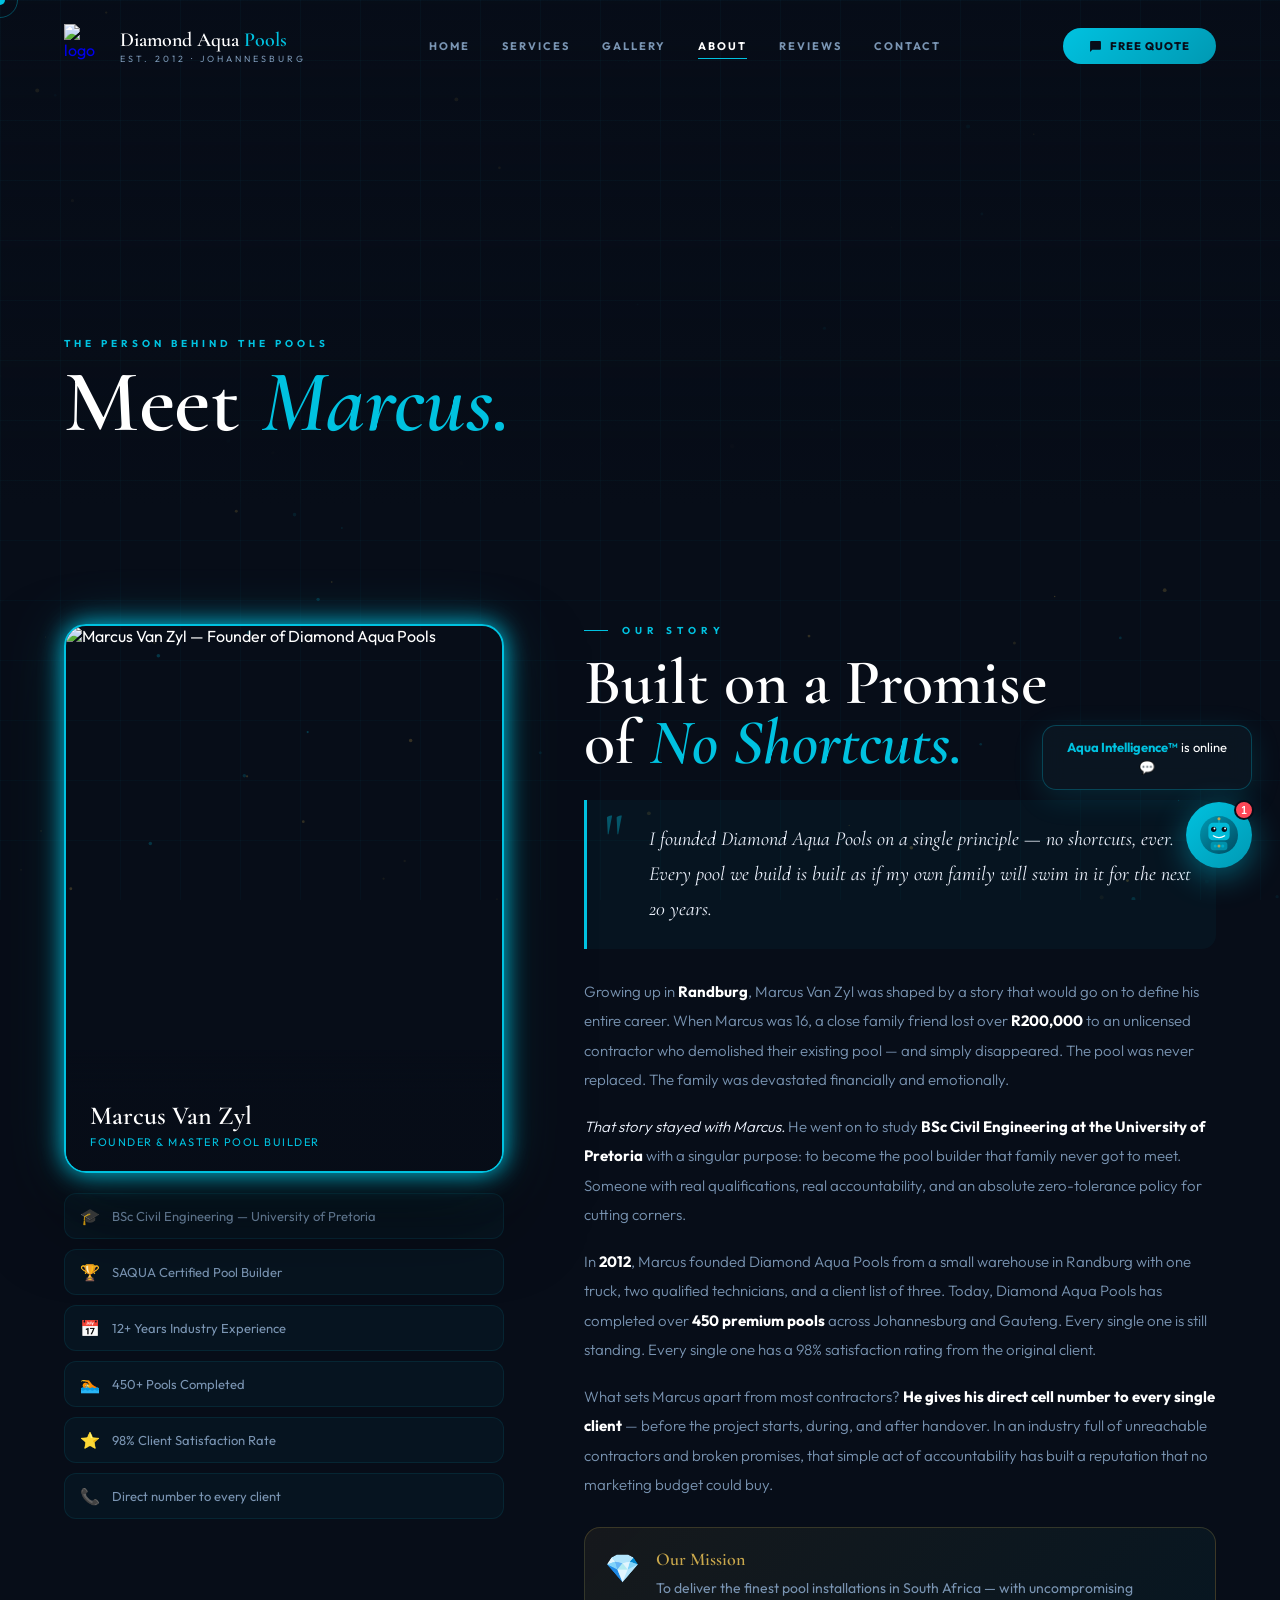
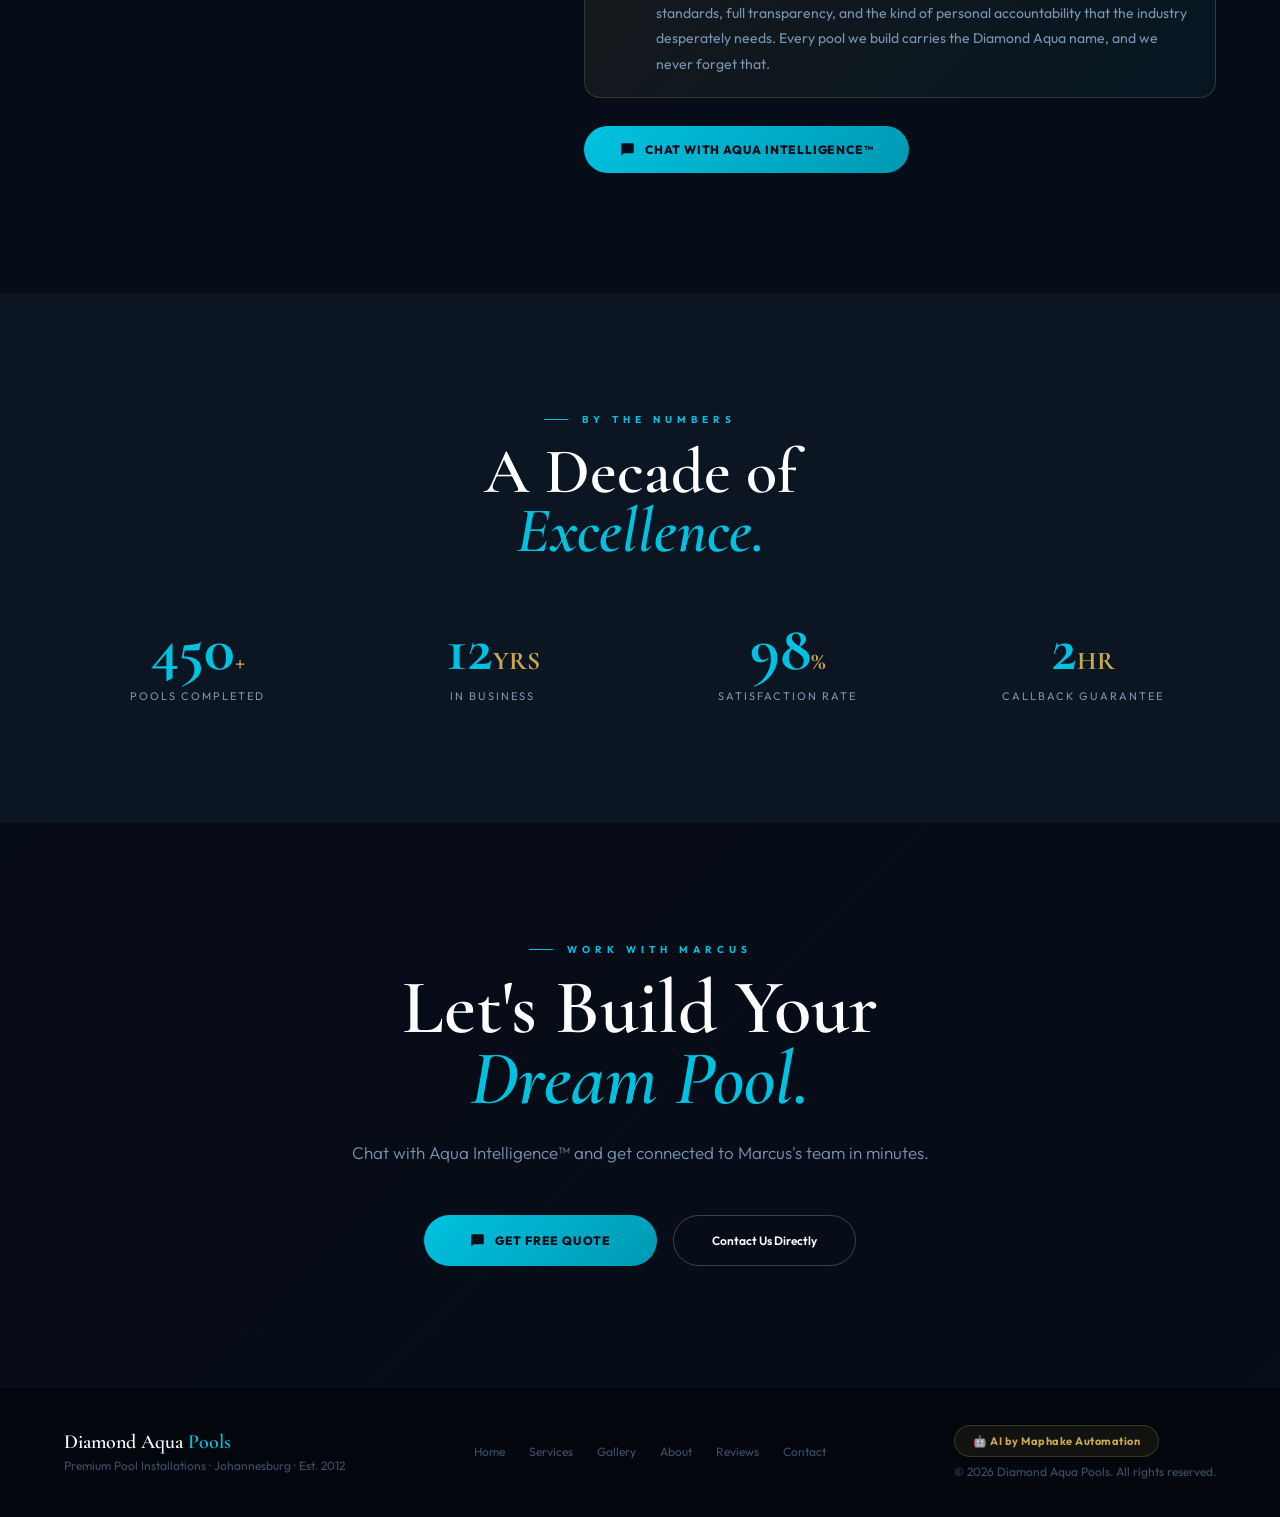
==== about.html @ bdb24a1a "Add files via upload" ====
<!DOCTYPE html>
<html lang="en">
<head>
<meta charset="UTF-8">
<meta name="viewport" content="width=device-width,initial-scale=1.0,viewport-fit=cover">
<title>About Us — Diamond Aqua Pools</title>
<link rel="icon" href="images/favicon.png">
<link href="https://fonts.googleapis.com/css2?family=Cormorant+Garamond:ital,wght@0,300;0,400;0,600;0,700;1,300;1,600&family=Outfit:wght@300;400;500;600;700;800&display=swap" rel="stylesheet">
<link rel="stylesheet" href="style.css">
</head>
<body>
<canvas id="wc"></canvas>
<div class="sl" id="sl"></div>
<div id="cur"></div><div id="cur2"></div>
<div class="pto"><div class="pts"></div><div class="pts"></div><div class="pts"></div><div class="pts"></div><div class="pts"></div></div>
<div id="botRider">
  <div class="br-av"><svg viewBox="0 0 100 100" xmlns="http://www.w3.org/2000/svg"><defs><linearGradient id="bgg" x1="0%" y1="0%" x2="100%" y2="100%"><stop offset="0%" stop-color="#0099B3"/><stop offset="100%" stop-color="#003A50"/></linearGradient></defs><rect width="100" height="100" fill="url(#bgg)"/><rect x="22" y="18" width="56" height="48" rx="13" fill="#00C2E0" opacity=".9"/><circle cx="36" cy="36" r="8" fill="#070D18"/><circle cx="64" cy="36" r="8" fill="#070D18"/><circle cx="38.5" cy="33.5" r="3" fill="white"/><circle cx="66.5" cy="33.5" r="3" fill="white"/><path d="M35 54 Q50 64 65 54" stroke="white" stroke-width="3.5" fill="none" stroke-linecap="round"/><line x1="50" y1="18" x2="50" y2="8" stroke="#00C2E0" stroke-width="3"/><circle cx="50" cy="6" r="5" fill="#C9A84C"/><rect x="14" y="28" width="8" height="14" rx="4" fill="#00C2E0" opacity=".7"/><rect x="78" y="28" width="8" height="14" rx="4" fill="#00C2E0" opacity=".7"/><rect x="28" y="70" width="44" height="24" rx="9" fill="#0099B3" opacity=".85"/><circle cx="40" cy="82" r="4.5" fill="#00C2E0" opacity=".6"/><circle cx="50" cy="82" r="4.5" fill="#C9A84C" opacity=".9"/><circle cx="60" cy="82" r="4.5" fill="#00C2E0" opacity=".6"/></svg></div>
  <div class="br-paper"><div></div><div></div><div></div></div>
</div>
<nav id="nav">
  <a href="index.html" class="nlogo" data-page><img src="images/favicon.png" alt="logo"><div><div class="nlogo-t">Diamond Aqua <span>Pools</span></div><span class="nlogo-s">Est. 2012 · Johannesburg</span></div></a>
  <div class="nlinks">
    <a href="index.html"    class="nl"     data-page>Home</a>
    <a href="services.html" class="nl"     data-page>Services</a>
    <a href="gallery.html"  class="nl"     data-page>Gallery</a>
    <a href="about.html"    class="nl act" data-page>About</a>
    <a href="reviews.html"  class="nl"     data-page>Reviews</a>
    <a href="contact.html"  class="nl"     data-page>Contact</a>
  </div>
  <a href="#" class="nbtn" onclick="openChat();return false;"><svg viewBox="0 0 24 24"><path d="M20 2H4c-1.1 0-2 .9-2 2v18l4-4h14c1.1 0 2-.9 2-2V4c0-1.1-.9-2-2-2z"/></svg>Free Quote</a>
  <button class="ham" id="ham"><span></span><span></span><span></span></button>
</nav>
<div class="mob-d" id="mobD">
  <nav class="mob-links">
    <a href="index.html"    class="dl"     data-page>Home</a>
    <a href="services.html" class="dl"     data-page>Services</a>
    <a href="gallery.html"  class="dl"     data-page>Gallery</a>
    <a href="about.html"    class="dl act" data-page>About</a>
    <a href="reviews.html"  class="dl"     data-page>Reviews</a>
    <a href="contact.html"  class="dl"     data-page>Contact</a>
  </nav>
  <a href="#" class="mob-cta" onclick="closeMob();openChat();return false;">Get Free Quote</a>
</div>
<div class="bnav"><div class="bnav-i">
  <a href="index.html"   class="bi" data-page><span class="bi-ic">🏠</span><span class="bi-lb">Home</span></a>
  <a href="gallery.html" class="bi" data-page><span class="bi-ic">🖼️</span><span class="bi-lb">Gallery</span></a>
  <a href="#" class="bc" onclick="openChat();return false;"><div class="bc-w"><svg viewBox="0 0 24 24"><path d="M20 2H4c-1.1 0-2 .9-2 2v18l4-4h14c1.1 0 2-.9 2-2V4c0-1.1-.9-2-2-2z"/></svg></div><span class="bc-lb">Quote</span></a>
  <a href="reviews.html" class="bi" data-page><span class="bi-ic">⭐</span><span class="bi-lb">Reviews</span></a>
  <a href="contact.html" class="bi" data-page><span class="bi-ic">📞</span><span class="bi-lb">Contact</span></a>
</div></div>

<!-- PAGE HERO -->
<div class="ph">
  <div class="ph-bg" style="background-image:url('images/p4.jpg')"></div>
  <div class="ph-ov"></div>
  <div class="ph-cnt">
    <div class="ph-tag">The Person Behind The Pools</div>
    <h1>Meet <em>Marcus.</em></h1>
  </div>
</div>

<!-- ABOUT SECTION -->
<section>
  <div class="sec"><div class="si">
    <div class="ab-grid">
      <!-- LEFT — sticky photo col -->
      <div class="ab-img-col rvl">
        <div class="ab-img-wrap">
          <img class="owner-photo" src="images/owner.png" alt="Marcus Van Zyl — Founder of Diamond Aqua Pools">
          <div class="ab-badge">
            <div class="ab-name">Marcus Van Zyl</div>
            <div class="ab-title">Founder & Master Pool Builder</div>
          </div>
        </div>
        <div class="creds">
          <div class="cred"><span class="cred-ic">🎓</span>BSc Civil Engineering — University of Pretoria</div>
          <div class="cred"><span class="cred-ic">🏆</span>SAQUA Certified Pool Builder</div>
          <div class="cred"><span class="cred-ic">📅</span>12+ Years Industry Experience</div>
          <div class="cred"><span class="cred-ic">🏊</span>450+ Pools Completed</div>
          <div class="cred"><span class="cred-ic">⭐</span>98% Client Satisfaction Rate</div>
          <div class="cred"><span class="cred-ic">📞</span>Direct number to every client</div>
        </div>
      </div>
      <!-- RIGHT — story -->
      <div class="rvr">
        <div class="stag">Our Story</div>
        <div class="sh">Built on a Promise<br>of <em>No Shortcuts.</em></div>
        <div class="ab-quote">
          <div class="aq-mark">"</div>
          <div class="aq-text">I founded Diamond Aqua Pools on a single principle — no shortcuts, ever. Every pool we build is built as if my own family will swim in it for the next 20 years.</div>
        </div>
        <div class="ab-body">
          <p>Growing up in <strong>Randburg</strong>, Marcus Van Zyl was shaped by a story that would go on to define his entire career. When Marcus was 16, a close family friend lost over <strong>R200,000</strong> to an unlicensed contractor who demolished their existing pool — and simply disappeared. The pool was never replaced. The family was devastated financially and emotionally.</p>
          <p><em>That story stayed with Marcus.</em> He went on to study <strong>BSc Civil Engineering at the University of Pretoria</strong> with a singular purpose: to become the pool builder that family never got to meet. Someone with real qualifications, real accountability, and an absolute zero-tolerance policy for cutting corners.</p>
          <p>In <strong>2012</strong>, Marcus founded Diamond Aqua Pools from a small warehouse in Randburg with one truck, two qualified technicians, and a client list of three. Today, Diamond Aqua Pools has completed over <strong>450 premium pools</strong> across Johannesburg and Gauteng. Every single one is still standing. Every single one has a 98% satisfaction rating from the original client.</p>
          <p>What sets Marcus apart from most contractors? <strong>He gives his direct cell number to every single client</strong> — before the project starts, during, and after handover. In an industry full of unreachable contractors and broken promises, that simple act of accountability has built a reputation that no marketing budget could buy.</p>
        </div>
        <div class="ab-mission">
          <div class="am-ic">💎</div>
          <div>
            <div class="am-t">Our Mission</div>
            <div class="am-d">To deliver the finest pool installations in South Africa — with uncompromising standards, full transparency, and the kind of personal accountability that the industry desperately needs. Every pool we build carries the Diamond Aqua name, and we never forget that.</div>
          </div>
        </div>
        <a href="#" class="ab-cta" onclick="openChat();return false;">
          <svg viewBox="0 0 24 24"><path d="M20 2H4c-1.1 0-2 .9-2 2v18l4-4h14c1.1 0 2-.9 2-2V4c0-1.1-.9-2-2-2z"/></svg>
          Chat with Aqua Intelligence™
        </a>
      </div>
    </div>
  </div></div>
</section>

<!-- NUMBERS -->
<section class="bg2">
  <div class="sec"><div class="si">
    <div class="rv" style="text-align:center;margin-bottom:56px">
      <div class="stag" style="justify-content:center">By The Numbers</div>
      <div class="sh" style="text-align:center">A Decade of<br><em>Excellence.</em></div>
    </div>
    <div style="display:grid;grid-template-columns:repeat(auto-fit,minmax(180px,1fr));gap:28px;text-align:center">
      <div class="rv d1"><div style="font-family:'Cormorant Garamond',serif;font-size:64px;font-weight:700;color:var(--aqua);line-height:1">450<span style="font-size:.4em;color:var(--gold)">+</span></div><div style="font-size:11px;color:var(--grey);letter-spacing:2px;text-transform:uppercase;margin-top:8px">Pools Completed</div></div>
      <div class="rv d2"><div style="font-family:'Cormorant Garamond',serif;font-size:64px;font-weight:700;color:var(--aqua);line-height:1">12<span style="font-size:.4em;color:var(--gold)">YRS</span></div><div style="font-size:11px;color:var(--grey);letter-spacing:2px;text-transform:uppercase;margin-top:8px">In Business</div></div>
      <div class="rv d3"><div style="font-family:'Cormorant Garamond',serif;font-size:64px;font-weight:700;color:var(--aqua);line-height:1">98<span style="font-size:.4em;color:var(--gold)">%</span></div><div style="font-size:11px;color:var(--grey);letter-spacing:2px;text-transform:uppercase;margin-top:8px">Satisfaction Rate</div></div>
      <div class="rv d4"><div style="font-family:'Cormorant Garamond',serif;font-size:64px;font-weight:700;color:var(--aqua);line-height:1">2<span style="font-size:.4em;color:var(--gold)">HR</span></div><div style="font-size:11px;color:var(--grey);letter-spacing:2px;text-transform:uppercase;margin-top:8px">Callback Guarantee</div></div>
    </div>
  </div></div>
</section>

<!-- CTA -->
<section class="cta-sec">
  <div class="cta-bg" style="background-image:url('images/p4.jpg')"></div>
  <div class="cta-ov"></div>
  <div class="sec"><div class="cta-in rv">
    <div class="stag" style="justify-content:center">Work With Marcus</div>
    <div class="cta-h">Let's Build Your<br><em>Dream Pool.</em></div>
    <p class="cta-sub">Chat with Aqua Intelligence™ and get connected to Marcus's team in minutes.</p>
    <div class="cta-btns">
      <a href="#" class="cb1" onclick="openChat();return false;"><svg viewBox="0 0 24 24"><path d="M20 2H4c-1.1 0-2 .9-2 2v18l4-4h14c1.1 0 2-.9 2-2V4c0-1.1-.9-2-2-2z"/></svg>Get Free Quote</a>
      <a href="contact.html" class="cb2" data-page>Contact Us Directly</a>
    </div>
  </div></div>
</section>

<footer>
  <div><div class="fw">Diamond Aqua <span>Pools</span></div><div class="fm">Premium Pool Installations · Johannesburg · Est. 2012</div></div>
  <div class="fl"><a href="index.html" data-page>Home</a><a href="services.html" data-page>Services</a><a href="gallery.html" data-page>Gallery</a><a href="about.html" data-page>About</a><a href="reviews.html" data-page>Reviews</a><a href="contact.html" data-page>Contact</a></div>
  <div><div class="ma-badge">🤖 AI by Maphake Automation</div><div class="fr">© 2026 Diamond Aqua Pools. All rights reserved.</div></div>
</footer>

<div class="chat-fab">
  <div class="chat-bub" id="chatBub"><strong>Aqua Intelligence™</strong> is online 💬</div>
  <button class="chat-btn" onclick="openChat()"><svg viewBox="0 0 100 100" xmlns="http://www.w3.org/2000/svg"><defs><linearGradient id="fbg" x1="0%" y1="0%" x2="100%" y2="100%"><stop offset="0%" stop-color="#0099B3"/><stop offset="100%" stop-color="#004A60"/></linearGradient></defs><circle cx="50" cy="50" r="50" fill="url(#fbg)"/><rect x="22" y="18" width="56" height="46" rx="12" fill="#00C2E0" opacity=".9"/><circle cx="36" cy="35" r="7" fill="#070D18"/><circle cx="64" cy="35" r="7" fill="#070D18"/><circle cx="38" cy="33" r="2.5" fill="white"/><circle cx="66" cy="33" r="2.5" fill="white"/><path d="M35 52 Q50 62 65 52" stroke="white" stroke-width="3" fill="none" stroke-linecap="round"/><line x1="50" y1="18" x2="50" y2="9" stroke="#00C2E0" stroke-width="2.5"/><circle cx="50" cy="7" r="4" fill="#C9A84C"/><rect x="28" y="68" width="44" height="22" rx="8" fill="#0099B3" opacity=".85"/><circle cx="40" cy="79" r="4" fill="#00C2E0" opacity=".6"/><circle cx="50" cy="79" r="4" fill="#C9A84C" opacity=".9"/><circle cx="60" cy="79" r="4" fill="#00C2E0" opacity=".6"/></svg><div class="chat-notif">1</div></button>
</div>
<div class="chat-modal" id="chatModal">
  <div class="cm-hd">
    <div class="cm-av-wrap"><div class="cm-av"><svg viewBox="0 0 100 100" xmlns="http://www.w3.org/2000/svg"><defs><linearGradient id="cbg" x1="0%" y1="0%" x2="100%" y2="100%"><stop offset="0%" stop-color="#0099B3"/><stop offset="100%" stop-color="#003A50"/></linearGradient></defs><rect width="100" height="100" fill="url(#cbg)"/><rect x="22" y="18" width="56" height="48" rx="13" fill="#00C2E0" opacity=".9"/><circle cx="36" cy="36" r="8" fill="#070D18"/><circle cx="64" cy="36" r="8" fill="#070D18"/><circle cx="38.5" cy="33.5" r="3" fill="white"/><circle cx="66.5" cy="33.5" r="3" fill="white"/><path d="M35 54 Q50 64 65 54" stroke="white" stroke-width="3.5" fill="none" stroke-linecap="round"/><line x1="50" y1="18" x2="50" y2="8" stroke="#00C2E0" stroke-width="3"/><circle cx="50" cy="6" r="5" fill="#C9A84C"/><rect x="14" y="28" width="8" height="14" rx="4" fill="#00C2E0" opacity=".7"/><rect x="78" y="28" width="8" height="14" rx="4" fill="#00C2E0" opacity=".7"/><rect x="28" y="70" width="44" height="24" rx="9" fill="#0099B3" opacity=".85"/><circle cx="40" cy="82" r="4.5" fill="#00C2E0" opacity=".6"/><circle cx="50" cy="82" r="4.5" fill="#C9A84C" opacity=".9"/><circle cx="60" cy="82" r="4.5" fill="#00C2E0" opacity=".6"/></svg></div><div class="cm-ring"></div></div>
    <div><div class="cm-nm">Aqua Intelligence™</div><div class="cm-ai">AI Pool Advisor</div><div class="cm-st"><div class="cm-std"></div>Online · Maphake Automation</div></div>
    <button class="cm-close" onclick="closeChat()">✕</button>
  </div>
  <div class="cm-body" id="cmBody"></div>
  <div id="leadsPanel" class="leads-panel" style="display:none"><div class="lp-t">📥 Live Lead Capture</div></div>
  <div class="cm-ft"><input class="cm-inp" id="cmInp" placeholder="Type your message..." onkeydown="handleKey(event)" disabled><button class="cm-send" onclick="sendMsg()"><svg viewBox="0 0 24 24"><path d="M2.01 21L23 12 2.01 3 2 10l15 2-15 2z"/></svg></button></div>
  <div class="cm-pw">Powered by <span>Maphake Automation</span></div>
</div>
<script src="shared.js"></script>
</body>
</html>
---- style.css ----
/* ═══════════════════════════════════════════
   DIAMOND AQUA POOLS — Shared Stylesheet
   ═══════════════════════════════════════════ */
:root {
  --navy:  #070D18; --navy2: #0B1622; --navy3: #0F1E30;
  --aqua:  #00C2E0; --aqua2: #0099B3; --aqua3: #5DDAF0;
  --gold:  #C9A84C; --gold2: #E8C96B;
  --wh:    #FFFFFF; --grey:  #7A95B3; --dg:    #3A5068;
  --n1:    #00C2E0; --n2:    #00FFD1; --nG:    #C9A84C;
}
*,*::before,*::after{margin:0;padding:0;box-sizing:border-box}
html{scroll-behavior:smooth}
body{background:var(--navy);color:var(--wh);font-family:'Outfit',sans-serif;overflow-x:hidden;cursor:none}
a,button{cursor:none}
/* Scrollbar progress */
.sl{position:fixed;top:0;left:0;height:3px;z-index:700;width:0;background:linear-gradient(90deg,var(--aqua),var(--gold),var(--aqua3));transition:width .08s}
/* Custom cursor */
#cur{position:fixed;width:10px;height:10px;background:var(--aqua);border-radius:50%;pointer-events:none;z-index:9999;transform:translate(-50%,-50%);transition:width .15s,height .15s}
#cur2{position:fixed;width:36px;height:36px;border:1.5px solid rgba(0,194,224,.35);border-radius:50%;pointer-events:none;z-index:9998;transform:translate(-50%,-50%);transition:all .18s ease}
@media(hover:none){#cur,#cur2{display:none}body,a,button{cursor:auto}}
/* Water canvas */
#wc{position:fixed;inset:0;z-index:0;pointer-events:none;opacity:.45}

/* ═══ PAGE TRANSITION ═══ */
.pto{position:fixed;inset:0;z-index:8000;display:flex;flex-direction:column;pointer-events:none}
.pts{flex:1;transform:scaleX(0);transform-origin:left;transition:transform .42s cubic-bezier(.77,0,.18,1)}
.pts:nth-child(1){background:var(--aqua2);transition-delay:0s}
.pts:nth-child(2){background:var(--aqua);transition-delay:.07s}
.pts:nth-child(3){background:var(--aqua3);transition-delay:.14s}
.pts:nth-child(4){background:var(--aqua2);transition-delay:.21s}
.pts:nth-child(5){background:var(--navy3);transition-delay:.28s}
body.t-out .pts{transform:scaleX(1)}
body.t-in  .pts{transform:scaleX(0);transform-origin:right;transition:transform .45s cubic-bezier(.77,0,.18,1)}
body.t-in  .pts:nth-child(1){transition-delay:.28s}
body.t-in  .pts:nth-child(2){transition-delay:.21s}
body.t-in  .pts:nth-child(3){transition-delay:.14s}
body.t-in  .pts:nth-child(4){transition-delay:.07s}
body.t-in  .pts:nth-child(5){transition-delay:0s}

/* Bot rider */
#botRider{position:fixed;top:50%;z-index:8100;pointer-events:none;opacity:0;
  display:flex;align-items:center;transition:opacity .15s;left:-150px}
#botRider.active{opacity:1}
.br-av{width:76px;height:76px;border-radius:50%;overflow:hidden;border:2px solid rgba(255,255,255,.4);flex-shrink:0;filter:drop-shadow(0 0 18px rgba(0,194,224,.9))}
.br-av svg{width:100%;height:100%}
.br-paper{width:56px;height:40px;background:white;border-radius:4px;margin-left:-10px;
  box-shadow:2px 2px 8px rgba(0,0,0,.3);display:flex;flex-direction:column;align-items:flex-start;justify-content:center;gap:4px;padding:7px}
.br-paper div{height:3px;border-radius:2px;background:#ddd}
.br-paper div:nth-child(1){width:70%;background:var(--aqua)}
.br-paper div:nth-child(2){width:100%}
.br-paper div:nth-child(3){width:80%}

/* ═══ NAV ═══ */
nav{position:fixed;top:0;left:0;right:0;z-index:500;display:flex;align-items:center;justify-content:space-between;padding:24px 64px;transition:all .4s}
nav.stuck{background:rgba(7,13,24,.97);backdrop-filter:blur(28px);padding:14px 64px;border-bottom:1px solid rgba(0,194,224,.08);box-shadow:0 4px 40px rgba(0,0,0,.4)}
.nlogo{display:flex;align-items:center;gap:12px;text-decoration:none}
.nlogo img{width:44px;height:44px}
.nlogo-t{font-family:'Cormorant Garamond',serif;font-size:20px;font-weight:600;color:var(--wh)}
.nlogo-t span{color:var(--aqua)}
.nlogo-s{font-size:9px;color:var(--grey);letter-spacing:3px;text-transform:uppercase;display:block;margin-top:1px}
.nlinks{display:flex;align-items:center;gap:32px}
.nl{color:var(--grey);text-decoration:none;font-size:11px;font-weight:700;letter-spacing:2px;text-transform:uppercase;transition:color .2s;position:relative;padding:4px 0}
.nl::after{content:'';position:absolute;bottom:-2px;left:0;width:0;height:1.5px;background:var(--aqua);transition:width .25s}
.nl:hover,.nl.act{color:var(--wh)}
.nl:hover::after,.nl.act::after{width:100%}
.nbtn{background:linear-gradient(135deg,var(--aqua),var(--aqua2));color:var(--navy);padding:11px 26px;border-radius:50px;font-size:11px;font-weight:800;text-decoration:none;letter-spacing:1px;text-transform:uppercase;transition:all .25s;display:inline-flex;align-items:center;gap:8px}
.nbtn:hover{transform:translateY(-2px);box-shadow:0 10px 30px rgba(0,194,224,.4)}
.nbtn svg{width:13px;height:13px;fill:var(--navy)}
.ham{display:none;flex-direction:column;gap:5px;background:none;border:none;padding:4px;z-index:600}
.ham span{display:block;width:24px;height:2px;background:var(--wh);border-radius:2px;transition:all .3s}
.ham.open span:nth-child(1){transform:translateY(7px) rotate(45deg);background:var(--aqua)}
.ham.open span:nth-child(2){opacity:0}
.ham.open span:nth-child(3){transform:translateY(-7px) rotate(-45deg);background:var(--aqua)}
/* Mobile drawer */
.mob-d{position:fixed;inset:0;z-index:550;background:rgba(7,13,24,.99);backdrop-filter:blur(28px);display:flex;flex-direction:column;align-items:center;justify-content:center;transform:translateX(100%);transition:transform .42s cubic-bezier(.77,0,.18,1)}
.mob-d::before{content:'';position:absolute;top:0;left:0;right:0;height:2px;background:linear-gradient(90deg,transparent,var(--aqua),transparent)}
.mob-d.open{transform:translateX(0)}
.mob-links{display:flex;flex-direction:column;align-items:center;width:100%}
.mob-links a{width:100%;text-align:center;padding:18px 20px;color:var(--grey);text-decoration:none;font-family:'Cormorant Garamond',serif;font-size:34px;letter-spacing:2px;border-bottom:1px solid rgba(0,194,224,.07);transition:color .2s}
.mob-links a:first-child{border-top:1px solid rgba(0,194,224,.07)}
.mob-links a:hover,.mob-links a.act{color:var(--aqua)}
.mob-cta{margin-top:32px;background:var(--aqua);color:var(--navy);padding:14px 48px;border-radius:50px;font-size:13px;font-weight:800;text-decoration:none;letter-spacing:1px;text-transform:uppercase}
/* Bottom nav */
.bnav{display:none;position:fixed;bottom:0;left:0;right:0;z-index:490;background:rgba(7,13,24,.97);backdrop-filter:blur(24px);border-top:1px solid rgba(0,194,224,.1);padding:8px 0 max(8px,env(safe-area-inset-bottom))}
.bnav-i{display:flex;justify-content:space-around;align-items:center;max-width:480px;margin:0 auto}
.bi{display:flex;flex-direction:column;align-items:center;gap:3px;text-decoration:none;padding:4px 8px;min-width:52px}
.bi-ic{font-size:19px;line-height:1}
.bi-lb{font-size:9px;color:var(--grey);letter-spacing:1px;text-transform:uppercase;font-weight:600}
.bi.act .bi-lb{color:var(--aqua)}
.bc{display:flex;flex-direction:column;align-items:center;gap:3px;text-decoration:none;padding:0 8px}
.bc-w{width:48px;height:48px;border-radius:50%;background:linear-gradient(135deg,var(--aqua),var(--aqua2));display:flex;align-items:center;justify-content:center;box-shadow:0 4px 20px rgba(0,194,224,.45);margin-top:-22px;transition:all .2s}
.bc-w svg{width:20px;height:20px;fill:var(--navy)}
.bc-lb{font-size:9px;color:var(--aqua);letter-spacing:1px;text-transform:uppercase;font-weight:700}

/* ═══ SHARED LAYOUT ═══ */
.sec{padding:120px 64px;position:relative;z-index:1}
.si{max-width:1240px;margin:0 auto}
.bg2{background:var(--navy2)}
.bg2::before{content:'';position:absolute;inset:0;pointer-events:none;background-image:linear-gradient(rgba(0,194,224,.03) 1px,transparent 1px),linear-gradient(90deg,rgba(0,194,224,.03) 1px,transparent 1px);background-size:60px 60px}
.stag{font-size:10px;letter-spacing:5px;color:var(--aqua);text-transform:uppercase;font-weight:700;margin-bottom:16px;display:flex;align-items:center;gap:14px}
.stag::before{content:'';width:24px;height:1.5px;background:var(--aqua);flex-shrink:0}
.sh{font-family:'Cormorant Garamond',serif;font-size:clamp(38px,5vw,68px);line-height:.93;font-weight:600;margin-bottom:22px}
.sh em{color:var(--aqua);font-style:italic}
.sp{font-size:16px;color:var(--grey);line-height:1.9;font-weight:300}
/* Reveal */
.rv {opacity:0;transform:translateY(36px);transition:opacity .9s ease,transform .9s ease}
.rvl{opacity:0;transform:translateX(-36px);transition:opacity .9s ease,transform .9s ease}
.rvr{opacity:0;transform:translateX(36px);transition:opacity .9s ease,transform .9s ease}
.rv.up,.rvl.up,.rvr.up{opacity:1;transform:none}
.d1{transition-delay:.08s!important}.d2{transition-delay:.18s!important}.d3{transition-delay:.28s!important}
.d4{transition-delay:.38s!important}.d5{transition-delay:.48s!important}.d6{transition-delay:.58s!important}

/* ═══ PAGE HERO (inner pages) ═══ */
.ph{position:relative;height:56vh;min-height:340px;display:flex;align-items:flex-end;padding:0 64px 60px;overflow:hidden}
.ph-bg{position:absolute;inset:0;background-size:cover;background-position:center}
.ph-ov{position:absolute;inset:0;background:linear-gradient(to top,rgba(7,13,24,1) 0%,rgba(7,13,24,.72) 50%,rgba(7,13,24,.3) 100%)}
.ph-cnt{position:relative;z-index:1;max-width:1240px;width:100%}
.ph-tag{font-size:10px;letter-spacing:4px;color:var(--aqua);text-transform:uppercase;font-weight:700;margin-bottom:12px}
.ph h1{font-family:'Cormorant Garamond',serif;font-size:clamp(48px,8vw,88px);line-height:.93;font-weight:600}
.ph h1 em{color:var(--aqua);font-style:italic}

/* ═══ NEON GALLERY GRID ═══ */
.neon-grid{display:grid;grid-template-columns:repeat(4,1fr);gap:18px;margin-top:56px}
.ni{position:relative;border-radius:16px;overflow:visible}
.ni-inner{border-radius:14px;overflow:hidden;position:relative;border:2px solid var(--n1);
  box-shadow:0 0 12px var(--n1),0 0 28px rgba(0,194,224,.25);animation:neonCyan 3s ease-in-out infinite}
.ni:nth-child(even) .ni-inner{border-color:var(--n2);animation:neonTeal 3s ease-in-out infinite 1.5s}
.ni:nth-child(3n)   .ni-inner{border-color:var(--gold);animation:neonGold 3.5s ease-in-out infinite;box-shadow:0 0 12px var(--gold),0 0 28px rgba(201,168,76,.25)}
.ni.large{grid-column:span 2}
.ni img{width:100%;display:block;aspect-ratio:4/3;object-fit:cover;transition:transform .6s ease,filter .4s ease}
.ni.large img{aspect-ratio:16/7}
.ni:hover img{transform:scale(1.07);filter:brightness(1.1)}
.ni-ov{position:absolute;inset:0;border-radius:14px;background:linear-gradient(to top,rgba(7,13,24,.92) 0%,transparent 55%);opacity:0;transition:opacity .35s;display:flex;align-items:flex-end;padding:18px}
.ni:hover .ni-ov{opacity:1}
.ni-lb{font-family:'Cormorant Garamond',serif;font-size:17px;font-weight:600;color:var(--wh)}
.ni-sub{font-size:11px;color:var(--aqua);margin-top:2px}
.ni::before,.ni::after{content:'';position:absolute;width:14px;height:14px;border-color:var(--n2);border-style:solid;z-index:3;pointer-events:none;opacity:.85}
.ni::before{top:-2px;left:-2px;border-width:2px 0 0 2px;border-radius:4px 0 0 0}
.ni::after {bottom:-2px;right:-2px;border-width:0 2px 2px 0;border-radius:0 0 4px 0}

/* ═══ SERVICE CARDS ═══ */
.srv-grid{display:grid;grid-template-columns:repeat(4,1fr);gap:20px;margin-top:60px}
.srv{background:rgba(11,22,34,.8);border:1px solid rgba(0,194,224,.1);border-radius:20px;padding:32px 24px;position:relative;overflow:hidden;transition:all .4s}
.srv::before{content:'';position:absolute;top:0;left:0;right:0;height:2px;background:linear-gradient(90deg,transparent,var(--aqua),transparent)}
.srv::after{content:'';position:absolute;inset:0;background:radial-gradient(circle at 50% 0%,rgba(0,194,224,.12) 0%,transparent 65%);opacity:0;transition:opacity .4s}
.srv:hover{border-color:rgba(0,194,224,.38);transform:translateY(-10px);box-shadow:0 28px 64px rgba(0,194,224,.12)}
.srv:hover::after{opacity:1}
.srv-ic{width:56px;height:56px;border-radius:14px;background:rgba(0,194,224,.1);border:1px solid rgba(0,194,224,.2);display:flex;align-items:center;justify-content:center;font-size:26px;margin-bottom:20px;position:relative;z-index:1}
.srv-name{font-family:'Cormorant Garamond',serif;font-size:22px;font-weight:600;color:var(--wh);margin-bottom:6px;position:relative;z-index:1}
.srv-price{font-size:11px;color:var(--gold);letter-spacing:2px;text-transform:uppercase;font-weight:700;margin-bottom:12px;position:relative;z-index:1}
.srv-desc{font-size:13px;color:var(--grey);line-height:1.85;position:relative;z-index:1}
.srv-list{margin-top:16px;display:flex;flex-direction:column;gap:7px;position:relative;z-index:1}
.srv-li{display:flex;align-items:center;gap:9px;font-size:12px;color:rgba(0,194,224,.75)}
.srv-li::before{content:'◆';font-size:6px;color:var(--aqua);flex-shrink:0}

/* ═══ ABOUT ═══ */
.ab-grid{display:grid;grid-template-columns:440px 1fr;gap:80px;align-items:start}
.ab-img-col{position:sticky;top:100px}
.ab-img-wrap{border-radius:22px;overflow:hidden;position:relative;border:2px solid var(--n1);box-shadow:0 0 24px var(--n1),0 0 56px rgba(0,194,224,.2),0 40px 80px rgba(0,0,0,.5);animation:neonCyan 4s ease-in-out infinite}
.owner-photo{width:100%;display:block;aspect-ratio:4/5;object-fit:cover;object-position:top center}
.ab-badge{position:absolute;bottom:0;left:0;right:0;background:linear-gradient(to top,rgba(7,13,24,.97) 65%,transparent);padding:50px 24px 22px}
.ab-name{font-family:'Cormorant Garamond',serif;font-size:26px;font-weight:600;color:var(--wh)}
.ab-title{font-size:11px;color:var(--aqua);letter-spacing:1.5px;margin-top:4px;text-transform:uppercase}
.creds{display:flex;flex-direction:column;gap:10px;margin-top:20px}
.cred{display:flex;align-items:center;gap:12px;background:rgba(0,194,224,.04);border:1px solid rgba(0,194,224,.1);border-radius:12px;padding:12px 15px;font-size:13px;color:var(--grey);transition:border-color .25s}
.cred:hover{border-color:rgba(0,194,224,.3)}
.cred-ic{flex-shrink:0;font-size:16px}
.ab-quote{position:relative;margin:28px 0;padding:22px 24px 22px 62px;background:rgba(0,194,224,.04);border-left:3px solid var(--aqua);border-radius:0 14px 14px 0}
.aq-mark{position:absolute;left:17px;top:4px;font-family:'Cormorant Garamond',serif;font-size:68px;color:var(--aqua);line-height:1;opacity:.38}
.aq-text{font-family:'Cormorant Garamond',serif;font-size:20px;font-style:italic;color:#EEF4FF;line-height:1.75}
.ab-body{display:flex;flex-direction:column;gap:18px;margin-bottom:28px}
.ab-body p{font-size:15px;color:var(--grey);line-height:1.95;font-weight:300}
.ab-body p strong{color:var(--wh);font-weight:700}
.ab-body p em{color:#EEF4FF;font-style:italic}
.ab-mission{display:flex;align-items:flex-start;gap:16px;background:linear-gradient(135deg,rgba(201,168,76,.08),rgba(0,194,224,.05));border:1px solid rgba(201,168,76,.22);border-radius:16px;padding:20px;margin-bottom:28px}
.am-ic{font-size:28px;flex-shrink:0;margin-top:2px}
.am-t{font-family:'Cormorant Garamond',serif;font-size:18px;font-weight:600;color:var(--gold);margin-bottom:6px}
.am-d{font-size:14px;color:var(--grey);line-height:1.8}
.ab-cta{display:inline-flex;align-items:center;gap:10px;background:linear-gradient(135deg,var(--aqua),var(--aqua2));color:var(--navy);padding:16px 36px;border-radius:50px;font-size:12px;font-weight:800;text-decoration:none;transition:all .25s;letter-spacing:.8px;text-transform:uppercase}
.ab-cta:hover{transform:translateY(-2px);box-shadow:0 14px 40px rgba(0,194,224,.42)}
.ab-cta svg{width:15px;height:15px;fill:var(--navy)}

/* ═══ REVIEWS ═══ */
.rs-wrap{display:flex;gap:28px;align-items:center;background:rgba(11,22,34,.7);border:1px solid rgba(0,194,224,.12);border-radius:20px;padding:32px 38px;margin:36px 0;flex-wrap:wrap}
.rs-big-n{font-family:'Cormorant Garamond',serif;font-size:80px;font-weight:700;color:var(--aqua);line-height:1}
.rs-stars{color:var(--gold);font-size:22px;letter-spacing:4px;margin:4px 0}
.rs-cnt{font-size:11px;color:var(--grey)}
.rs-bars{flex:1;min-width:200px;display:flex;flex-direction:column;gap:9px}
.rs-br{display:flex;align-items:center;gap:10px}
.rs-bl{font-size:12px;color:var(--grey);width:30px;text-align:right;flex-shrink:0}
.rs-bt{flex:1;height:6px;background:rgba(255,255,255,.06);border-radius:4px;overflow:hidden}
.rs-bf{height:100%;background:linear-gradient(90deg,var(--aqua),var(--gold));border-radius:4px;transition:width 1.4s cubic-bezier(.77,0,.18,1)}
.rs-bp{font-size:11px;color:var(--grey);width:32px}
.rs-rgt{display:flex;flex-direction:column;gap:14px;min-width:190px}
.rs-write{background:transparent;border:1.5px solid var(--aqua);color:var(--aqua);padding:12px 22px;border-radius:50px;font-size:11px;font-weight:800;font-family:'Outfit',sans-serif;transition:all .25s;letter-spacing:1px;text-transform:uppercase}
.rs-write:hover{background:var(--aqua);color:var(--navy)}
.tc-grid{display:grid;grid-template-columns:repeat(3,1fr);gap:20px;margin-top:36px}
.tc{background:rgba(11,22,34,.7);border:1px solid rgba(0,194,224,.1);border-radius:18px;padding:28px 24px;transition:all .35s;position:relative}
.tc::before{content:'';position:absolute;top:0;left:0;right:0;height:1.5px;background:linear-gradient(90deg,transparent,rgba(0,194,224,.45),transparent);border-radius:18px 18px 0 0}
.tc:hover{border-color:rgba(0,194,224,.28);transform:translateY(-5px);box-shadow:0 20px 50px rgba(0,194,224,.08)}
.tc-stars{color:var(--gold);font-size:14px;margin-bottom:14px;letter-spacing:3px}
.tc-q{font-family:'Cormorant Garamond',serif;font-size:16px;color:#EEF4FF;line-height:1.85;margin-bottom:20px;font-style:italic;font-weight:300}
.tc-auth{display:flex;align-items:center;gap:12px}
.tc-av{width:42px;height:42px;border-radius:50%;background:linear-gradient(135deg,var(--aqua2),var(--navy3));border:2px solid rgba(0,194,224,.3);display:flex;align-items:center;justify-content:center;font-family:'Cormorant Garamond',serif;font-size:16px;font-weight:700;color:var(--aqua);flex-shrink:0}
.tc-nm{font-size:13px;font-weight:700;color:var(--wh)}
.tc-ar{font-size:11px;color:var(--grey);margin-top:2px}
.tc.new{border-color:rgba(0,194,224,.38);background:rgba(0,194,224,.06);animation:slideUp .5s ease}
/* Review form */
.rf-wrap{display:none}
.rf-wrap.open{display:block}
.rf-box{background:rgba(11,22,34,.88);border:1px solid rgba(0,194,224,.15);border-radius:22px;padding:40px;margin:22px 0;position:relative;overflow:hidden}
.rf-box::before{content:'';position:absolute;top:0;left:0;right:0;height:2px;background:linear-gradient(90deg,transparent,var(--aqua),transparent)}
.rf-t{font-family:'Cormorant Garamond',serif;font-size:30px;font-weight:600;color:var(--wh);margin-bottom:4px}
.rf-s{font-size:13px;color:var(--grey);margin-bottom:26px}
.rf-sl{font-size:11px;color:var(--grey);font-weight:600;margin-bottom:8px}
.sp-row{display:flex;gap:6px;margin-bottom:6px}
.sp-star{font-size:38px;color:rgba(255,255,255,.12);transition:color .15s,transform .15s;line-height:1}
.sp-star.on{color:var(--gold);transform:scale(1.14)}
.sp-lbl{font-size:13px;color:var(--aqua);margin-bottom:22px;min-height:18px;font-weight:600}
.rf-row{display:grid;grid-template-columns:1fr 1fr;gap:16px}
.rf-grp{display:flex;flex-direction:column;gap:8px;margin-bottom:15px}
.rf-grp label{font-size:11px;color:var(--grey);font-weight:600;letter-spacing:.8px;text-transform:uppercase}
.rf-grp input,.rf-grp select,.rf-grp textarea{background:rgba(0,194,224,.05);border:1px solid rgba(0,194,224,.15);border-radius:10px;padding:13px 16px;font-size:14px;color:var(--wh);font-family:'Outfit',sans-serif;outline:none;transition:border-color .25s;width:100%}
.rf-grp input:focus,.rf-grp select:focus,.rf-grp textarea:focus{border-color:rgba(0,194,224,.5)}
.rf-grp select option{background:var(--navy2)}
.rf-grp textarea{resize:vertical}
.rf-btns{display:flex;gap:12px;margin-top:6px}
.rf-cancel{background:transparent;border:1px solid rgba(255,255,255,.15);color:var(--grey);padding:12px 26px;border-radius:50px;font-size:13px;font-family:'Outfit',sans-serif;transition:all .25s}
.rf-cancel:hover{border-color:rgba(255,255,255,.3);color:var(--wh)}
.rf-submit{flex:1;background:linear-gradient(135deg,var(--aqua),var(--aqua2));color:var(--navy);border:none;padding:13px;border-radius:50px;font-size:13px;font-weight:800;font-family:'Outfit',sans-serif;transition:all .25s}
.rf-submit:hover{transform:translateY(-1px);box-shadow:0 8px 24px rgba(0,194,224,.38)}

/* ═══ CONTACT ═══ */
.co-grid{display:grid;grid-template-columns:1fr 1.25fr;gap:80px;align-items:start}
.ci-item{background:rgba(0,194,224,.05);border:1px solid rgba(0,194,224,.1);border-radius:14px;padding:17px;display:flex;align-items:center;gap:15px;transition:all .25s;margin-bottom:13px}
.ci-item:hover{border-color:rgba(0,194,224,.3);transform:translateX(5px)}
.ci-ic{font-size:22px;flex-shrink:0}
.ci-t{font-size:13px;font-weight:700;color:var(--wh);margin-bottom:2px}
.ci-v{font-size:13px;color:var(--grey)}
.co-form{background:rgba(11,22,34,.75);border:1px solid rgba(0,194,224,.12);border-radius:22px;padding:38px 34px;position:relative;overflow:hidden}
.co-form::before{content:'';position:absolute;top:0;left:0;right:0;height:2px;background:linear-gradient(90deg,transparent,var(--aqua),transparent)}
.co-title{font-family:'Cormorant Garamond',serif;font-size:28px;font-weight:600;color:var(--wh);margin-bottom:26px}
.co-row{display:grid;grid-template-columns:1fr 1fr;gap:16px}
.co-grp{display:flex;flex-direction:column;gap:8px;margin-bottom:15px}
.co-grp label{font-size:11px;color:var(--grey);font-weight:600;letter-spacing:.8px;text-transform:uppercase}
.co-grp input,.co-grp select,.co-grp textarea{background:rgba(0,194,224,.05);border:1px solid rgba(0,194,224,.15);border-radius:10px;padding:13px 16px;font-size:14px;color:var(--wh);font-family:'Outfit',sans-serif;outline:none;transition:border-color .25s;width:100%}
.co-grp input:focus,.co-grp select:focus,.co-grp textarea:focus{border-color:rgba(0,194,224,.5)}
.co-grp select option{background:var(--navy2)}
.co-grp textarea{resize:vertical;min-height:100px}
.co-btn{width:100%;background:linear-gradient(135deg,var(--aqua),var(--aqua2));color:var(--navy);padding:15px;border-radius:50px;font-size:13px;font-weight:800;border:none;transition:all .25s;letter-spacing:.8px;text-transform:uppercase;font-family:'Outfit',sans-serif}
.co-btn:hover{transform:translateY(-1px);box-shadow:0 10px 30px rgba(0,194,224,.38)}

/* ═══ MAPHAKE BANNER ═══ */
.ma-ban{background:linear-gradient(135deg,rgba(201,168,76,.08),rgba(0,194,224,.05));border:1px solid rgba(201,168,76,.22);border-radius:18px;padding:22px 30px;display:flex;align-items:center;justify-content:space-between;gap:20px;margin-bottom:60px;flex-wrap:wrap}
.ma-l{display:flex;align-items:center;gap:15px}
.ma-ic{font-size:28px}
.ma-txt{font-size:14px;color:#EEF4FF;font-weight:300;line-height:1.7}
.ma-txt strong{color:var(--gold)}
.ma-btn{background:var(--gold);color:var(--navy);padding:10px 24px;border-radius:50px;font-size:11px;font-weight:800;text-decoration:none;white-space:nowrap;transition:all .25s;letter-spacing:.5px;text-transform:uppercase}
.ma-btn:hover{background:var(--gold2);transform:translateY(-1px)}

/* ═══ CTA ═══ */
.cta-sec{position:relative;overflow:hidden;text-align:center}
.cta-bg{position:absolute;inset:0;background-size:cover;background-position:center;background-attachment:fixed}
.cta-ov{position:absolute;inset:0;background:linear-gradient(135deg,rgba(7,13,24,.96),rgba(7,13,24,.88))}
.cta-in{position:relative;z-index:1;max-width:760px;margin:0 auto}
.cta-h{font-family:'Cormorant Garamond',serif;font-size:clamp(46px,6vw,84px);line-height:.93;font-weight:600;margin-bottom:22px}
.cta-h em{color:var(--aqua);font-style:italic}
.cta-sub{font-size:17px;color:var(--grey);line-height:1.9;margin-bottom:46px;font-weight:300}
.cta-btns{display:flex;gap:16px;justify-content:center;flex-wrap:wrap}
.cb1{background:linear-gradient(135deg,var(--aqua),var(--aqua2));color:var(--navy);padding:18px 46px;border-radius:50px;font-size:12px;font-weight:800;text-decoration:none;transition:all .25s;display:inline-flex;align-items:center;gap:10px;letter-spacing:.8px;text-transform:uppercase}
.cb1:hover{transform:translateY(-3px);box-shadow:0 16px 44px rgba(0,194,224,.44)}
.cb1 svg{width:15px;height:15px;fill:var(--navy)}
.cb2{border:1.5px solid rgba(255,255,255,.22);color:var(--wh);padding:17px 38px;border-radius:50px;font-size:12px;font-weight:600;text-decoration:none;transition:all .25s}
.cb2:hover{border-color:rgba(0,194,224,.6)}

/* ═══ FOOTER ═══ */
footer{background:rgba(4,8,14,.98);border-top:1px solid rgba(0,194,224,.08);padding:38px 64px;display:flex;justify-content:space-between;align-items:center;flex-wrap:wrap;gap:22px;position:relative;z-index:1}
.fw{font-family:'Cormorant Garamond',serif;font-size:20px;font-weight:600;color:var(--wh)}
.fw span{color:var(--aqua)}
.fm{font-size:12px;color:var(--dg);margin-top:4px}
.fl{display:flex;gap:24px;flex-wrap:wrap;justify-content:center}
.fl a{color:var(--dg);text-decoration:none;font-size:12px;transition:color .2s}
.fl a:hover{color:var(--aqua)}
.ma-badge{display:inline-flex;align-items:center;gap:8px;background:rgba(201,168,76,.08);border:1px solid rgba(201,168,76,.22);border-radius:20px;padding:8px 18px;font-size:11px;color:var(--gold);font-weight:700;letter-spacing:.5px}
.fr{font-size:12px;color:var(--dg);margin-top:7px}

/* ═══ CHAT WIDGET ═══ */
.chat-fab{position:fixed;bottom:32px;right:28px;z-index:800;display:flex;flex-direction:column;align-items:flex-end;gap:12px}
.chat-bub{background:rgba(11,22,34,.96);backdrop-filter:blur(12px);border:1px solid rgba(0,194,224,.28);border-radius:14px;padding:12px 16px;font-size:13px;color:var(--wh);animation:floatY 3.5s ease-in-out infinite;box-shadow:0 8px 30px rgba(0,194,224,.15);max-width:210px;text-align:center;line-height:1.5}
.chat-bub strong{color:var(--aqua)}
.chat-btn{width:66px;height:66px;border-radius:50%;background:linear-gradient(135deg,var(--aqua),var(--aqua2));border:none;display:flex;align-items:center;justify-content:center;box-shadow:0 8px 32px rgba(0,194,224,.45);transition:all .25s;position:relative}
.chat-btn:hover{transform:scale(1.1);box-shadow:0 14px 44px rgba(0,194,224,.55)}
.chat-btn svg{width:38px;height:38px}
.chat-notif{position:absolute;top:-2px;right:-2px;width:20px;height:20px;background:#FF4757;border-radius:50%;border:2.5px solid var(--navy);display:flex;align-items:center;justify-content:center;font-size:10px;font-weight:800;color:white}
/* Chat modal */
.chat-modal{position:fixed;bottom:110px;right:28px;width:400px;background:var(--navy2);border:1px solid rgba(0,194,224,.22);border-radius:26px;box-shadow:0 40px 100px rgba(0,0,0,.6);z-index:900;display:none;flex-direction:column;overflow:hidden;max-height:640px}
.chat-modal.open{display:flex;animation:slideUp .38s ease}
.cm-hd{background:linear-gradient(135deg,var(--aqua2),#005F7A);padding:18px 22px;display:flex;align-items:center;gap:14px;position:relative}
.cm-close{position:absolute;top:13px;right:15px;background:rgba(255,255,255,.15);border:none;color:white;width:30px;height:30px;border-radius:50%;font-size:17px;display:flex;align-items:center;justify-content:center;transition:background .2s}
.cm-close:hover{background:rgba(255,255,255,.3)}
.cm-av-wrap{position:relative;width:50px;height:50px;flex-shrink:0}
.cm-av{width:50px;height:50px;border-radius:50%;overflow:hidden;border:2px solid rgba(255,255,255,.35);animation:avatarBounce 3s ease-in-out infinite}
.cm-av svg{width:100%;height:100%}
.cm-ring{position:absolute;inset:-5px;border-radius:50%;border:2px solid transparent;border-top-color:rgba(255,255,255,.65);border-right-color:rgba(255,255,255,.3);animation:spinRing 2s linear infinite}
.cm-nm{font-size:14px;font-weight:800;color:var(--wh);animation:glitch 9s ease-in-out infinite}
.cm-ai{font-size:9px;color:rgba(255,255,255,.7);letter-spacing:2px;text-transform:uppercase;font-weight:700}
.cm-st{font-size:11px;color:rgba(255,255,255,.6);margin-top:2px;display:flex;align-items:center;gap:5px}
.cm-std{width:6px;height:6px;border-radius:50%;background:#00FF88;animation:pulse 2s infinite;flex-shrink:0}
.cm-body{flex:1;overflow-y:auto;padding:16px;display:flex;flex-direction:column;gap:10px;min-height:300px;max-height:380px}
.cm-body::-webkit-scrollbar{width:4px}
.cm-body::-webkit-scrollbar-thumb{background:rgba(0,194,224,.3);border-radius:2px}
.cm{max-width:92%;padding:11px 15px;border-radius:15px;font-size:13px;line-height:1.72}
.cm.bot{background:rgba(0,194,224,.09);border:1px solid rgba(0,194,224,.17);color:#EEF4FF;border-bottom-left-radius:3px;align-self:flex-start}
.cm.bot .cs{font-size:9px;color:var(--aqua);font-weight:800;margin-bottom:3px;letter-spacing:1.5px;text-transform:uppercase}
.cm.usr{background:rgba(0,194,224,.18);color:var(--wh);border-bottom-right-radius:3px;align-self:flex-end}
.cmt{font-size:9px;color:var(--dg);margin-top:3px}
.cm-opts{display:flex;flex-wrap:wrap;gap:7px;align-self:flex-start}
.cm-opt{background:rgba(0,194,224,.07);border:1px solid rgba(0,194,224,.26);border-radius:20px;padding:8px 15px;font-size:12px;color:var(--aqua);font-family:'Outfit',sans-serif;font-weight:500;transition:all .2s}
.cm-opt:hover{background:rgba(0,194,224,.2);border-color:var(--aqua)}
.cm-typing{display:flex;gap:4px;padding:11px 15px;background:rgba(0,194,224,.06);border:1px solid rgba(0,194,224,.12);border-radius:15px;border-bottom-left-radius:3px;align-self:flex-start;opacity:0;transition:opacity .25s;max-width:76px}
.cm-typing.show{opacity:1}
.cm-typing span{width:5px;height:5px;border-radius:50%;background:var(--aqua);animation:tDot 1.2s ease-in-out infinite}
.cm-typing span:nth-child(2){animation-delay:.2s}
.cm-typing span:nth-child(3){animation-delay:.4s}
.cm-ft{border-top:1px solid rgba(0,194,224,.08);padding:12px 16px;display:flex;gap:10px;align-items:center}
.cm-inp{flex:1;background:rgba(0,194,224,.05);border:1px solid rgba(0,194,224,.12);border-radius:22px;padding:10px 15px;font-size:13px;color:var(--wh);font-family:'Outfit',sans-serif;outline:none;transition:border-color .25s}
.cm-inp::placeholder{color:var(--dg)}
.cm-inp:focus{border-color:rgba(0,194,224,.45)}
.cm-send{width:38px;height:38px;border-radius:50%;background:var(--aqua);border:none;display:flex;align-items:center;justify-content:center;flex-shrink:0;transition:all .2s}
.cm-send:hover{background:var(--aqua3)}
.cm-send svg{width:15px;height:15px;fill:var(--navy)}
.cm-pw{text-align:center;padding:8px;font-size:10px;color:var(--dg);border-top:1px solid rgba(0,194,224,.05)}
.cm-pw span{color:var(--gold);font-weight:600}
.leads-panel{background:rgba(7,13,24,.98);border:1px solid rgba(0,194,224,.3);border-radius:14px;padding:18px;margin:0 14px 14px}
.lp-t{font-size:11px;font-weight:800;color:var(--gold);letter-spacing:2px;text-transform:uppercase;margin-bottom:12px;display:flex;align-items:center;gap:8px}
.lp-t::before{content:'●';color:var(--aqua);font-size:8px;animation:pulse 2s infinite}
.lead-item{background:rgba(0,194,224,.05);border:1px solid rgba(0,194,224,.1);border-radius:10px;padding:10px 13px;margin-bottom:8px;animation:slideUp .4s ease}
.l-nm{font-size:13px;font-weight:700;color:var(--wh)}
.l-em{font-size:12px;color:var(--aqua);margin-top:2px}
.l-sv{font-size:11px;color:var(--grey);margin-top:2px}
.l-tm{font-size:10px;color:var(--dg);margin-top:3px}

/* ═══ HERO (index only) ═══ */
.hero{min-height:100vh;display:flex;align-items:center;position:relative;overflow:hidden;padding:0 64px}
.h-bg{position:absolute;inset:0;background-size:cover;background-position:center;background-repeat:no-repeat}
.h-ov{position:absolute;inset:0;background:linear-gradient(110deg,rgba(7,13,24,.96) 0%,rgba(7,13,24,.80) 55%,rgba(7,13,24,.40) 100%)}
.h-gr{position:absolute;inset:0;pointer-events:none;background-image:linear-gradient(rgba(0,194,224,.04) 1px,transparent 1px),linear-gradient(90deg,rgba(0,194,224,.04) 1px,transparent 1px);background-size:64px 64px}
.h-cnt{position:relative;z-index:2;max-width:660px}
.h-tag{display:inline-flex;align-items:center;gap:10px;background:rgba(0,194,224,.1);border:1px solid rgba(0,194,224,.22);border-radius:100px;padding:7px 20px;font-size:10px;font-weight:700;letter-spacing:3px;color:var(--aqua);text-transform:uppercase;margin-bottom:34px;animation:fadeUp .9s .1s both}
.h-dot{width:6px;height:6px;border-radius:50%;background:var(--aqua);animation:pulse 2s ease-in-out infinite}
.hero h1{font-family:'Cormorant Garamond',serif;font-size:clamp(54px,7.5vw,98px);line-height:.93;font-weight:600;margin-bottom:24px;animation:fadeUp .9s .2s both}
.hero h1 .l1{display:block;color:var(--wh)}
.hero h1 .l2{display:block;color:var(--aqua)}
.hero h1 .l3{display:block;color:var(--gold);font-weight:300;font-style:italic;font-size:.56em;margin-top:10px}
.h-sub{font-size:17px;color:var(--grey);line-height:1.9;max-width:520px;margin-bottom:46px;animation:fadeUp .9s .32s both;font-weight:300}
.h-btns{display:flex;gap:16px;flex-wrap:wrap;margin-bottom:60px;animation:fadeUp .9s .44s both}
.hb1{background:linear-gradient(135deg,var(--aqua),var(--aqua2));color:var(--navy);padding:16px 36px;border-radius:50px;font-size:12px;font-weight:800;text-decoration:none;transition:all .25s;display:inline-flex;align-items:center;gap:10px;letter-spacing:.8px;text-transform:uppercase}
.hb1:hover{transform:translateY(-3px);box-shadow:0 14px 40px rgba(0,194,224,.45)}
.hb1 svg{width:15px;height:15px;fill:var(--navy)}
.hb2{border:1.5px solid rgba(255,255,255,.22);color:var(--wh);padding:15px 32px;border-radius:50px;font-size:12px;font-weight:600;text-decoration:none;transition:all .25s}
.hb2:hover{border-color:rgba(0,194,224,.6)}
/* HERO STATS — FIXED NO OVERLAP */
.h-stats{display:flex;flex-wrap:wrap;row-gap:18px;animation:fadeUp .9s .56s both}
.hs{display:flex;flex-direction:column;padding-right:36px;margin-right:36px;border-right:1px solid rgba(0,194,224,.18);flex-shrink:0}
.hs:last-child{border-right:none;margin-right:0;padding-right:0}
.hs-n{font-family:'Cormorant Garamond',serif;font-size:52px;font-weight:700;color:var(--aqua);line-height:1;white-space:nowrap;min-width:0}
.hs-l{font-size:11px;color:var(--grey);letter-spacing:2px;text-transform:uppercase;margin-top:4px;white-space:nowrap}

/* ═══ KEYFRAMES ═══ */
@keyframes fadeUp  {from{opacity:0;transform:translateY(28px)}to{opacity:1;transform:none}}
@keyframes pulse   {0%,100%{opacity:1;transform:scale(1)}50%{opacity:.3;transform:scale(.5)}}
@keyframes floatY  {0%,100%{transform:translateY(0)}50%{transform:translateY(-10px)}}
@keyframes spinRing{to{transform:rotate(360deg)}}
@keyframes tDot    {0%,60%,100%{transform:translateY(0)}30%{transform:translateY(-6px)}}
@keyframes slideUp {from{opacity:0;transform:translateY(20px)}to{opacity:1;transform:none}}
@keyframes avatarBounce{0%,100%{transform:scale(1)}50%{transform:scale(1.08)}}
@keyframes glitch  {0%,88%,100%{transform:none;filter:none}90%{transform:translate(-2px,1px);filter:hue-rotate(90deg)}92%{transform:translate(2px,-1px);filter:hue-rotate(-90deg)}94%{transform:none;filter:none}}
@keyframes neonCyan{0%,100%{box-shadow:0 0 10px var(--n1),0 0 22px rgba(0,194,224,.25);border-color:var(--n1)}50%{box-shadow:0 0 18px var(--n2),0 0 40px rgba(0,255,209,.3);border-color:var(--n2)}}
@keyframes neonTeal{0%,100%{box-shadow:0 0 10px var(--n2),0 0 22px rgba(0,255,209,.25);border-color:var(--n2)}50%{box-shadow:0 0 18px var(--n1),0 0 40px rgba(0,194,224,.3);border-color:var(--n1)}}
@keyframes neonGold{0%,100%{box-shadow:0 0 10px var(--gold),0 0 22px rgba(201,168,76,.25);border-color:var(--gold)}50%{box-shadow:0 0 18px var(--gold2),0 0 40px rgba(232,201,107,.3);border-color:var(--gold2)}}

/* ═══ RESPONSIVE ═══ */
@media(max-width:1080px){
  nav,nav.stuck{padding:14px 20px}
  .nlinks,.nbtn{display:none}
  .ham{display:flex}
  .bnav{display:block}
  .sec{padding:80px 20px 120px}
  .hero{padding:100px 20px 120px}
  .ph{padding:0 20px 48px}
  .ab-grid,.co-grid{grid-template-columns:1fr;gap:40px}
  .ab-img-col{position:static}
  .owner-photo{aspect-ratio:3/2;object-position:center 20%}
  .srv-grid{grid-template-columns:1fr 1fr}
  .tc-grid{grid-template-columns:1fr 1fr}
  .neon-grid{grid-template-columns:1fr 1fr;gap:13px}
  .ni.large{grid-column:span 2}
  .chat-modal{width:calc(100vw - 36px);right:18px}
  .chat-fab{bottom:80px;right:16px}
  footer{padding:24px 20px 100px;flex-direction:column;text-align:center}
  .fl{justify-content:center}
  .rs-wrap{flex-direction:column;gap:22px}
  .rf-row,.co-row{grid-template-columns:1fr}
  .h-stats{row-gap:16px}
  .hs{border-right:none;margin-right:0;padding-right:0;min-width:130px}
}
@media(max-width:600px){
  .srv-grid,.tc-grid{grid-template-columns:1fr}
  .neon-grid{grid-template-columns:1fr;gap:14px}
  .ni.large{grid-column:span 1}
  .ni.large img{aspect-ratio:4/3}
  .hero h1{font-size:clamp(44px,13vw,66px)}
  .sh{font-size:clamp(34px,11vw,52px)}
  .ma-ban{flex-direction:column;text-align:center}
  .chat-modal{width:calc(100vw - 24px);right:12px;bottom:84px}
  .chat-fab{bottom:72px;right:12px}
  .h-stats{flex-direction:column;gap:12px}
  .hs{border-right:none;margin-right:0;padding-right:0}
}
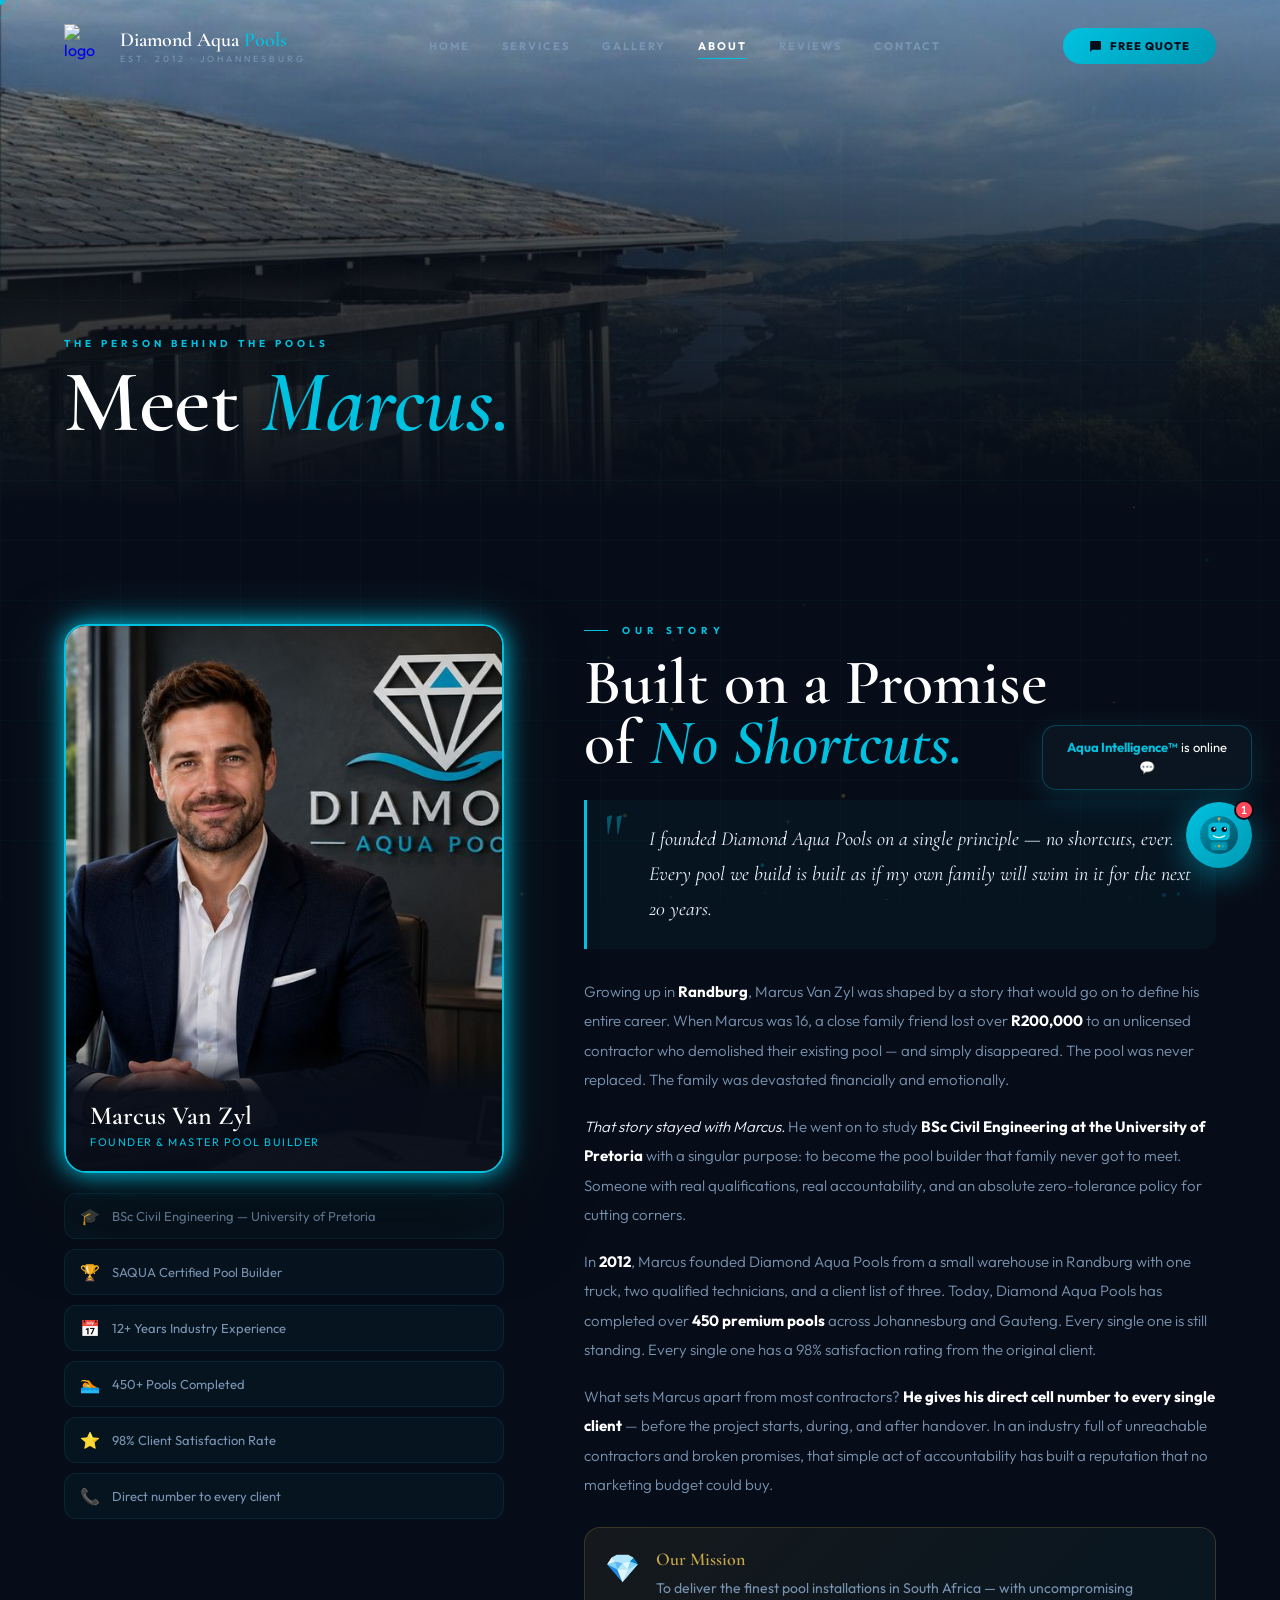
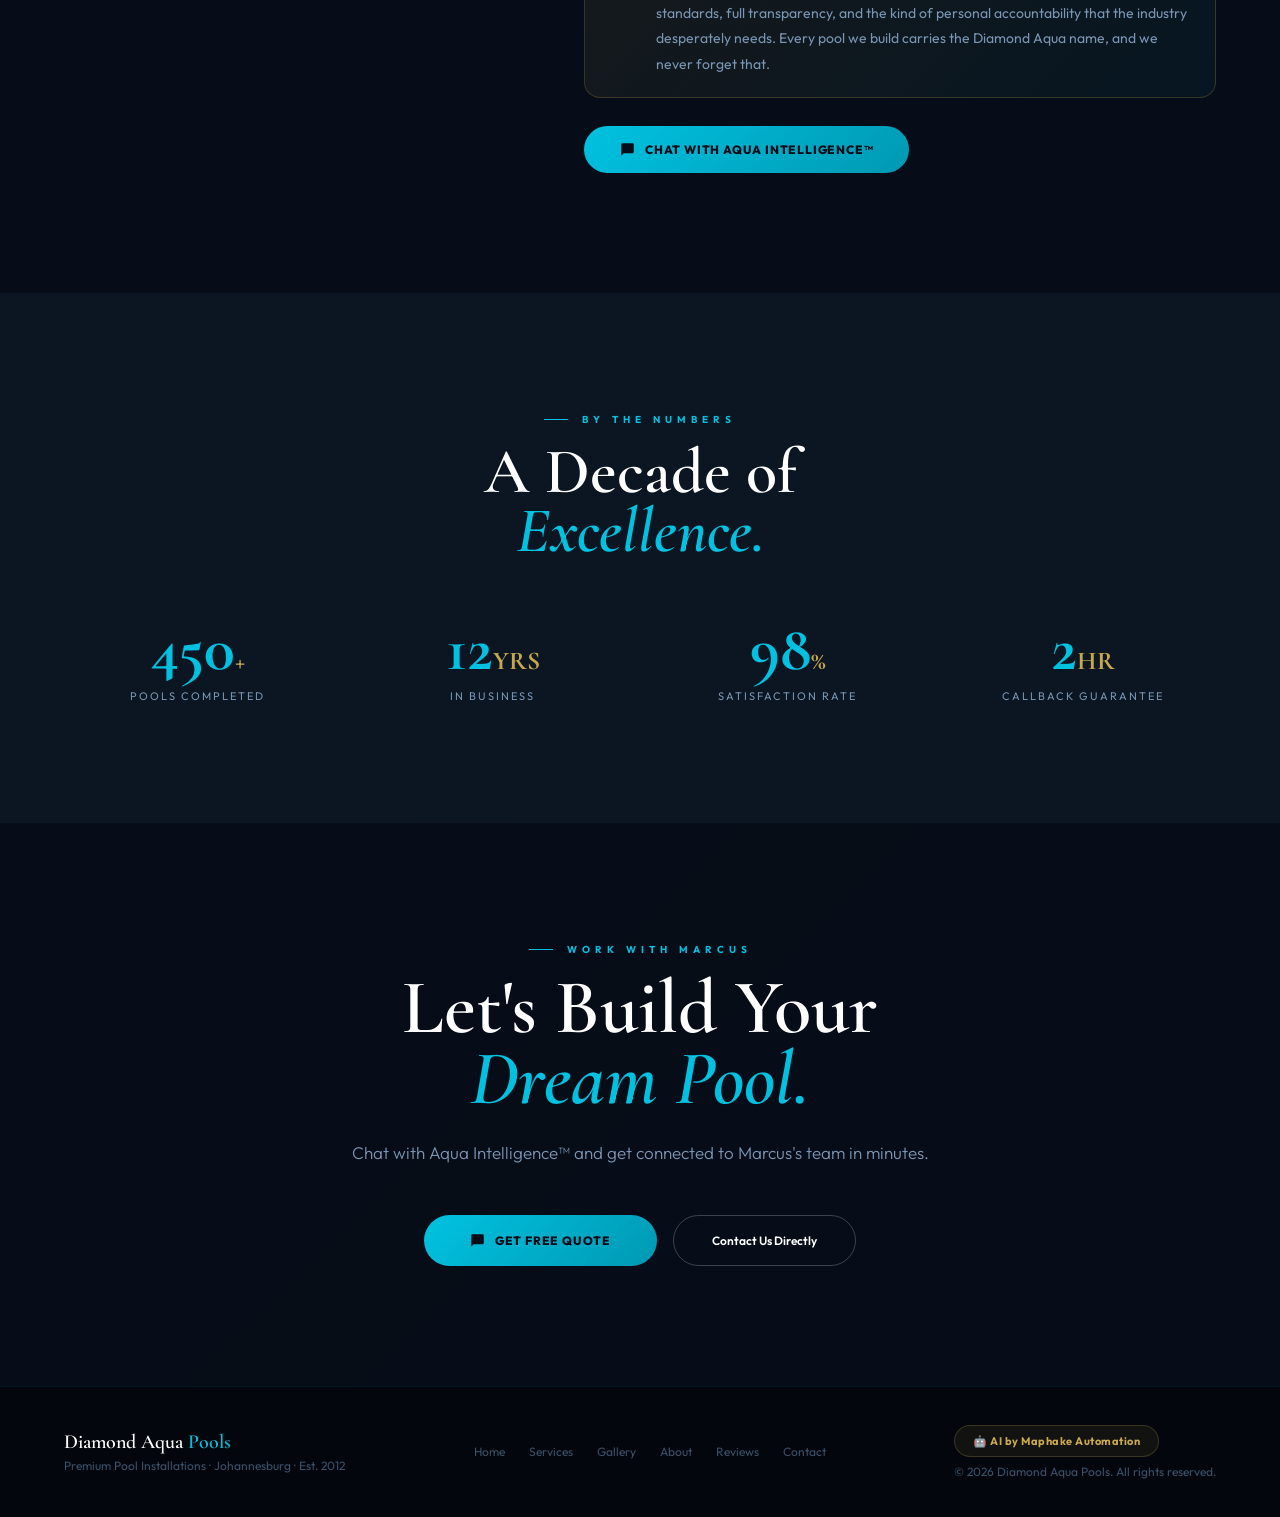
==== commit 1d7ce342: "Add files via upload" ====
--- a/about.html
+++ b/about.html
@@ -18,7 +18,7 @@
   <div class="br-paper"><div></div><div></div><div></div></div>
 </div>
 <nav id="nav">
-  <a href="index.html" class="nlogo" data-page><img src="images/favicon.png" alt="logo"><div><div class="nlogo-t">Diamond Aqua <span>Pools</span></div><span class="nlogo-s">Est. 2012 · Johannesburg</span></div></a>
+  <a href="index.html" class="nlogo" data-page><img data-img="favicon" src="" alt="logo"><div><div class="nlogo-t">Diamond Aqua <span>Pools</span></div><span class="nlogo-s">Est. 2012 · Johannesburg</span></div></a>
   <div class="nlinks">
     <a href="index.html"    class="nl"     data-page>Home</a>
     <a href="services.html" class="nl"     data-page>Services</a>
@@ -51,7 +51,7 @@
 
 <!-- PAGE HERO -->
 <div class="ph">
-  <div class="ph-bg" style="background-image:url('images/p4.jpg')"></div>
+  <div class="ph-bg" data-img="p4" style=""></div>
   <div class="ph-ov"></div>
   <div class="ph-cnt">
     <div class="ph-tag">The Person Behind The Pools</div>
@@ -66,7 +66,7 @@
       <!-- LEFT — sticky photo col -->
       <div class="ab-img-col rvl">
         <div class="ab-img-wrap">
-          <img class="owner-photo" src="images/owner.png" alt="Marcus Van Zyl — Founder of Diamond Aqua Pools">
+          <img class="owner-photo" data-img="owner" src="" alt="Marcus Van Zyl — Founder of Diamond Aqua Pools">
           <div class="ab-badge">
             <div class="ab-name">Marcus Van Zyl</div>
             <div class="ab-title">Founder & Master Pool Builder</div>
@@ -129,7 +129,7 @@
 
 <!-- CTA -->
 <section class="cta-sec">
-  <div class="cta-bg" style="background-image:url('images/p4.jpg')"></div>
+  <div class="cta-bg" data-img="p4" style=""></div>
   <div class="cta-ov"></div>
   <div class="sec"><div class="cta-in rv">
     <div class="stag" style="justify-content:center">Work With Marcus</div>
@@ -163,6 +163,7 @@
   <div class="cm-ft"><input class="cm-inp" id="cmInp" placeholder="Type your message..." onkeydown="handleKey(event)" disabled><button class="cm-send" onclick="sendMsg()"><svg viewBox="0 0 24 24"><path d="M2.01 21L23 12 2.01 3 2 10l15 2-15 2z"/></svg></button></div>
   <div class="cm-pw">Powered by <span>Maphake Automation</span></div>
 </div>
+<script src="imgs.js"></script>
 <script src="shared.js"></script>
 </body>
 </html>
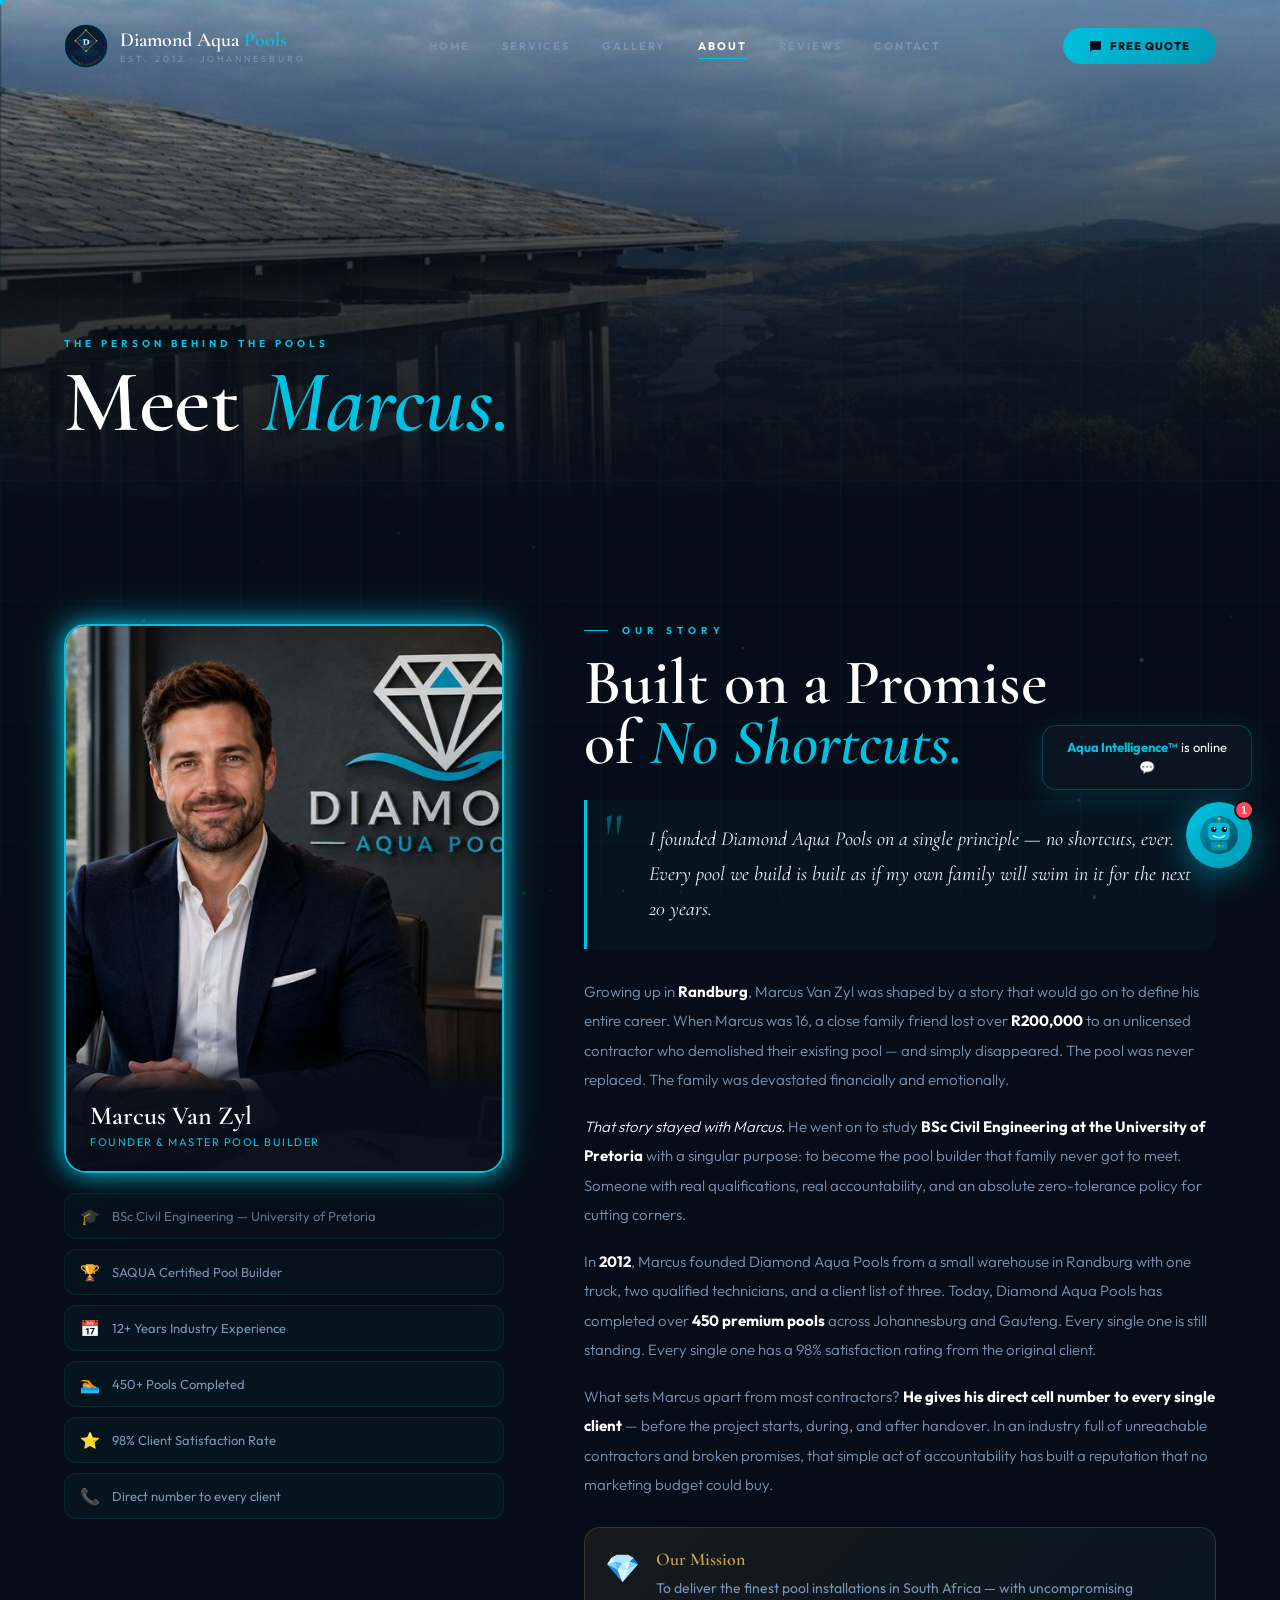
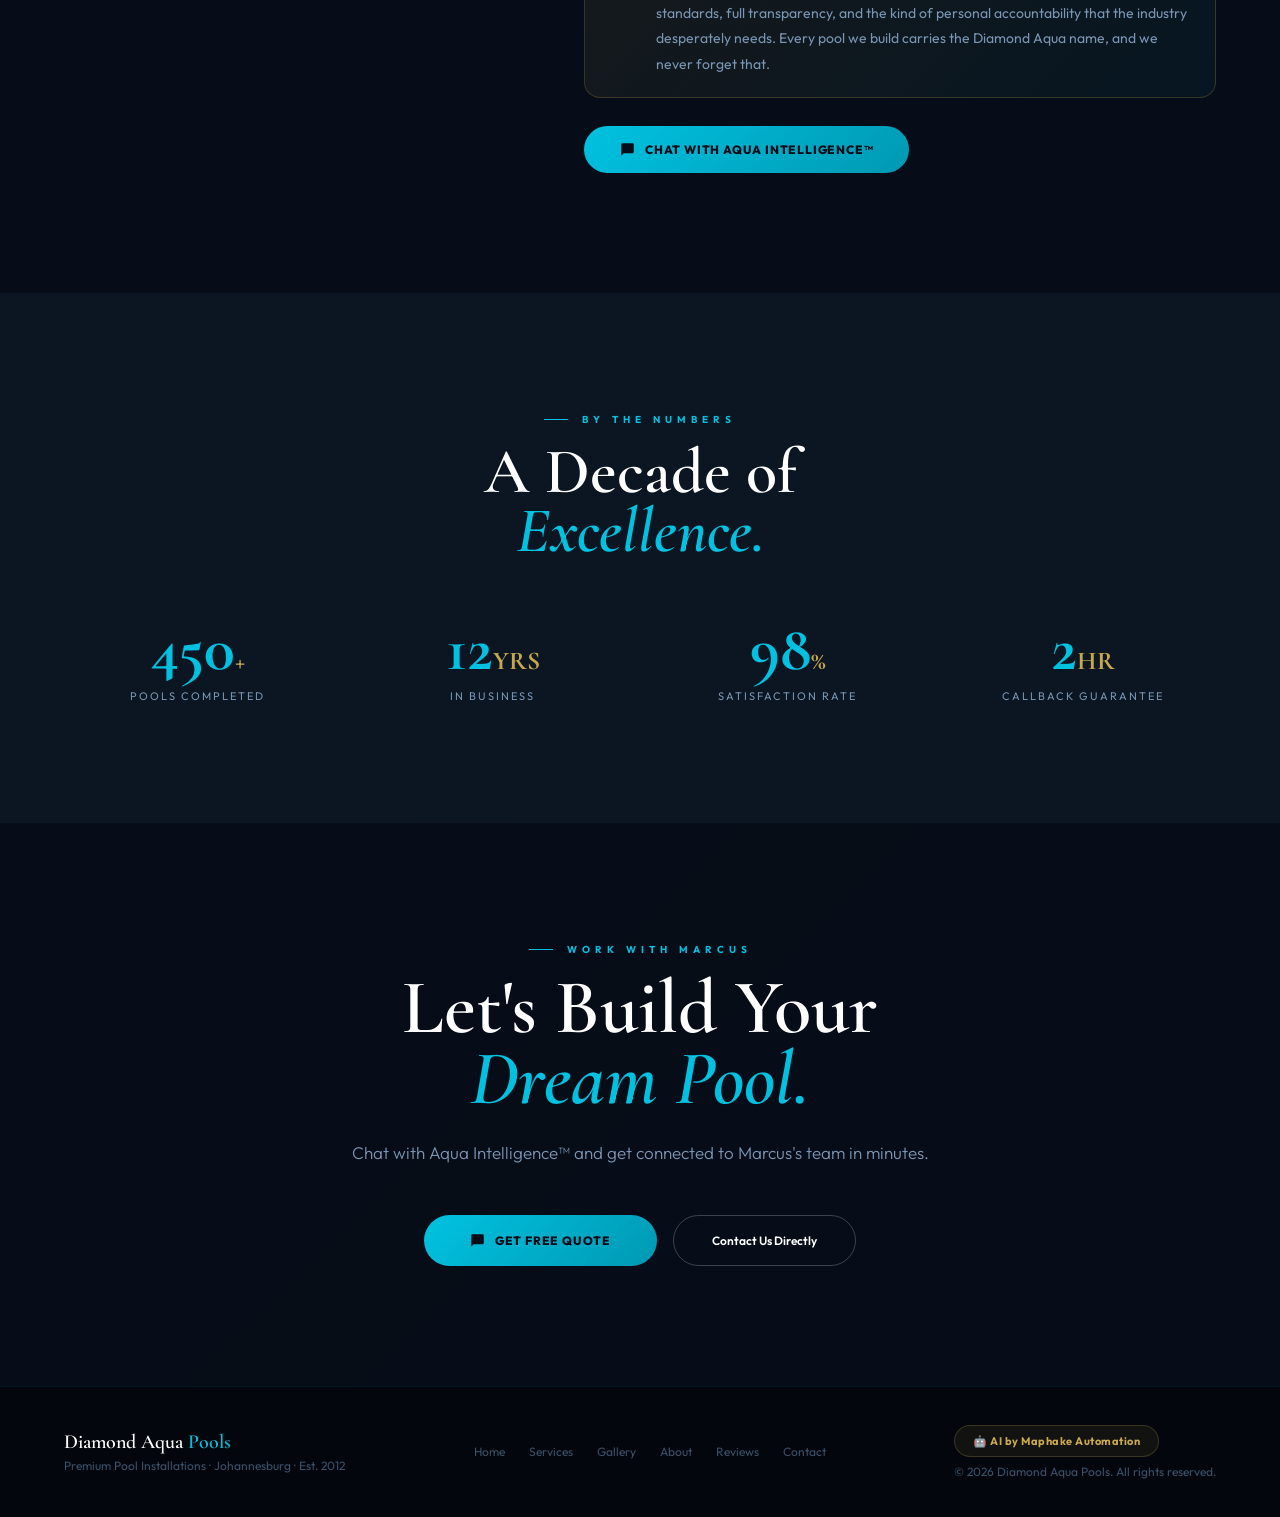
==== commit 32a19f28: "Add files via upload" ====
--- a/about.html
+++ b/about.html
@@ -18,7 +18,7 @@
   <div class="br-paper"><div></div><div></div><div></div></div>
 </div>
 <nav id="nav">
-  <a href="index.html" class="nlogo" data-page><img data-img="favicon" src="" alt="logo"><div><div class="nlogo-t">Diamond Aqua <span>Pools</span></div><span class="nlogo-s">Est. 2012 · Johannesburg</span></div></a>
+  <a href="index.html" class="nlogo" data-page><img src="[data-uri]" alt="logo"><div><div class="nlogo-t">Diamond Aqua <span>Pools</span></div><span class="nlogo-s">Est. 2012 · Johannesburg</span></div></a>
   <div class="nlinks">
     <a href="index.html"    class="nl"     data-page>Home</a>
     <a href="services.html" class="nl"     data-page>Services</a>
@@ -51,7 +51,7 @@
 
 <!-- PAGE HERO -->
 <div class="ph">
-  <div class="ph-bg" data-img="p4" style=""></div>
+  <div class="ph-bg" style="background-image:url('[data-uri]')"></div>
   <div class="ph-ov"></div>
   <div class="ph-cnt">
     <div class="ph-tag">The Person Behind The Pools</div>
@@ -66,7 +66,7 @@
       <!-- LEFT — sticky photo col -->
       <div class="ab-img-col rvl">
         <div class="ab-img-wrap">
-          <img class="owner-photo" data-img="owner" src="" alt="Marcus Van Zyl — Founder of Diamond Aqua Pools">
+          <img class="owner-photo" src="[data-uri]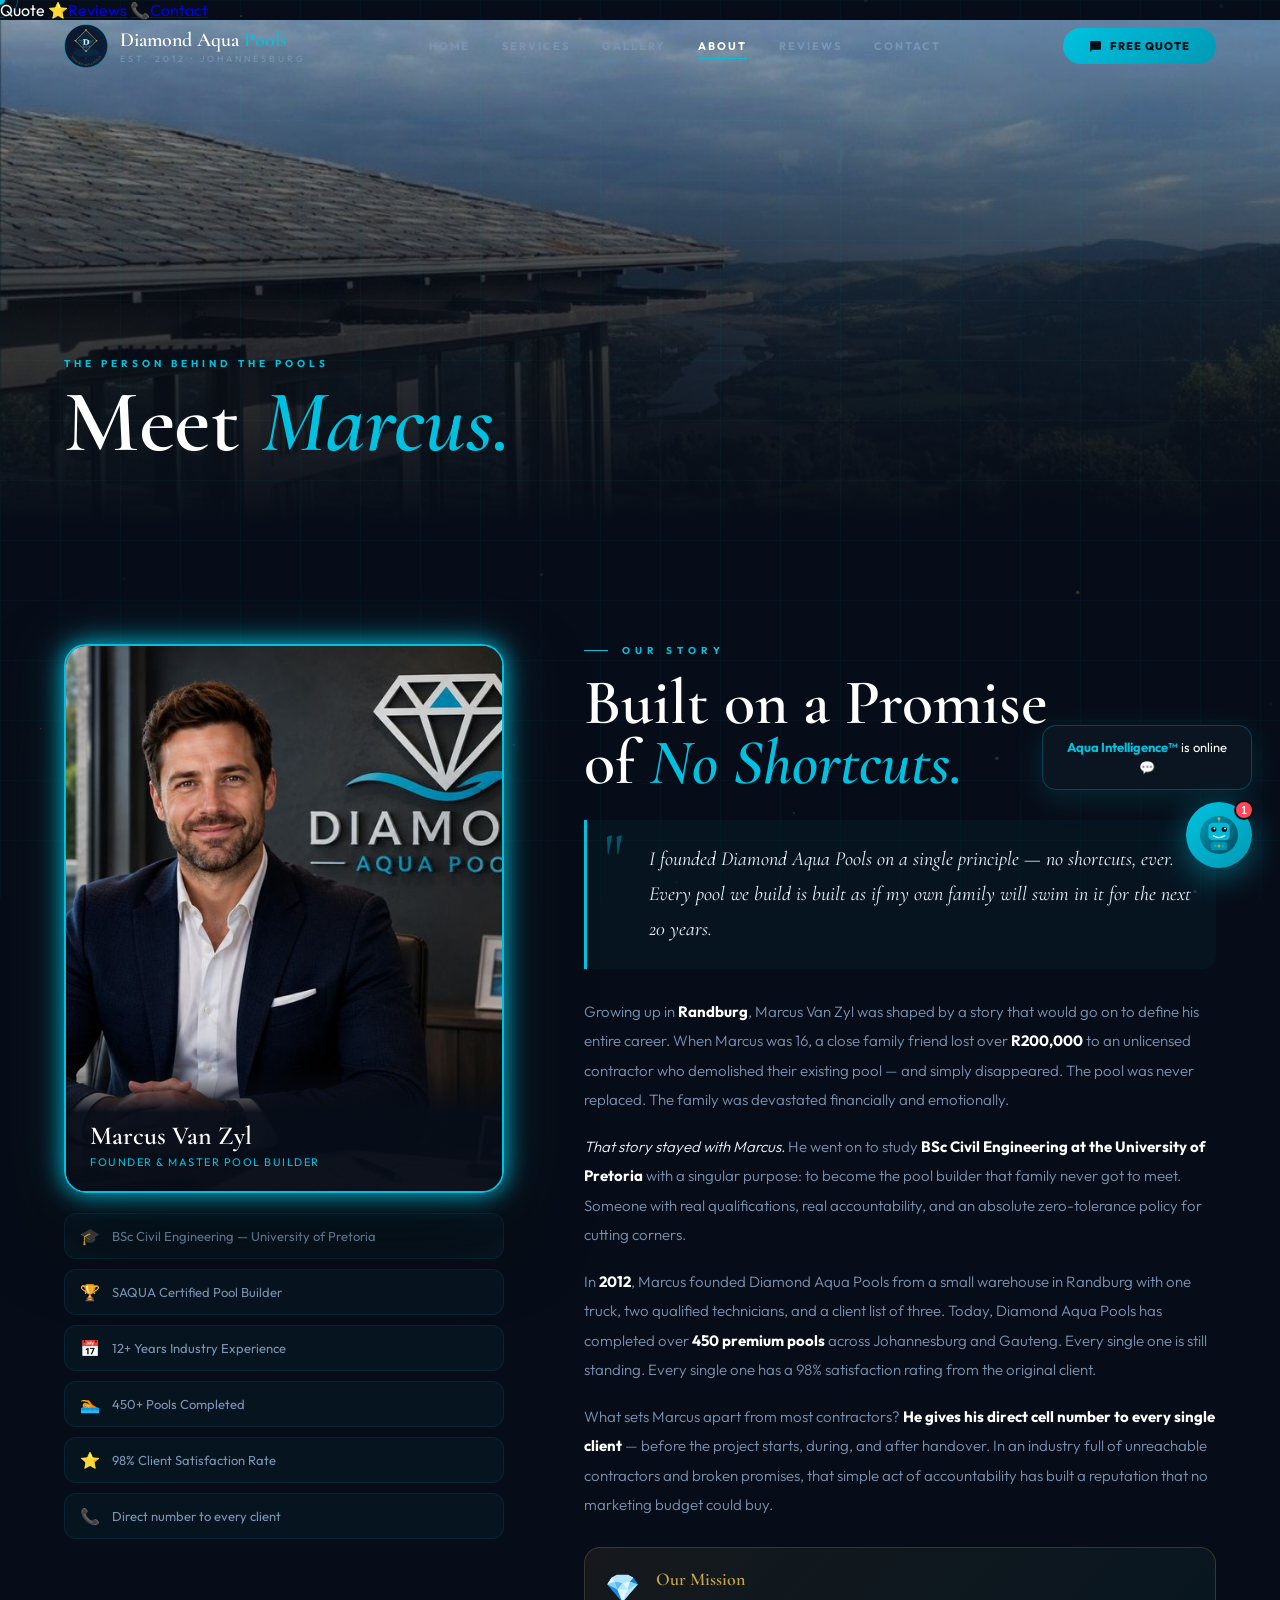
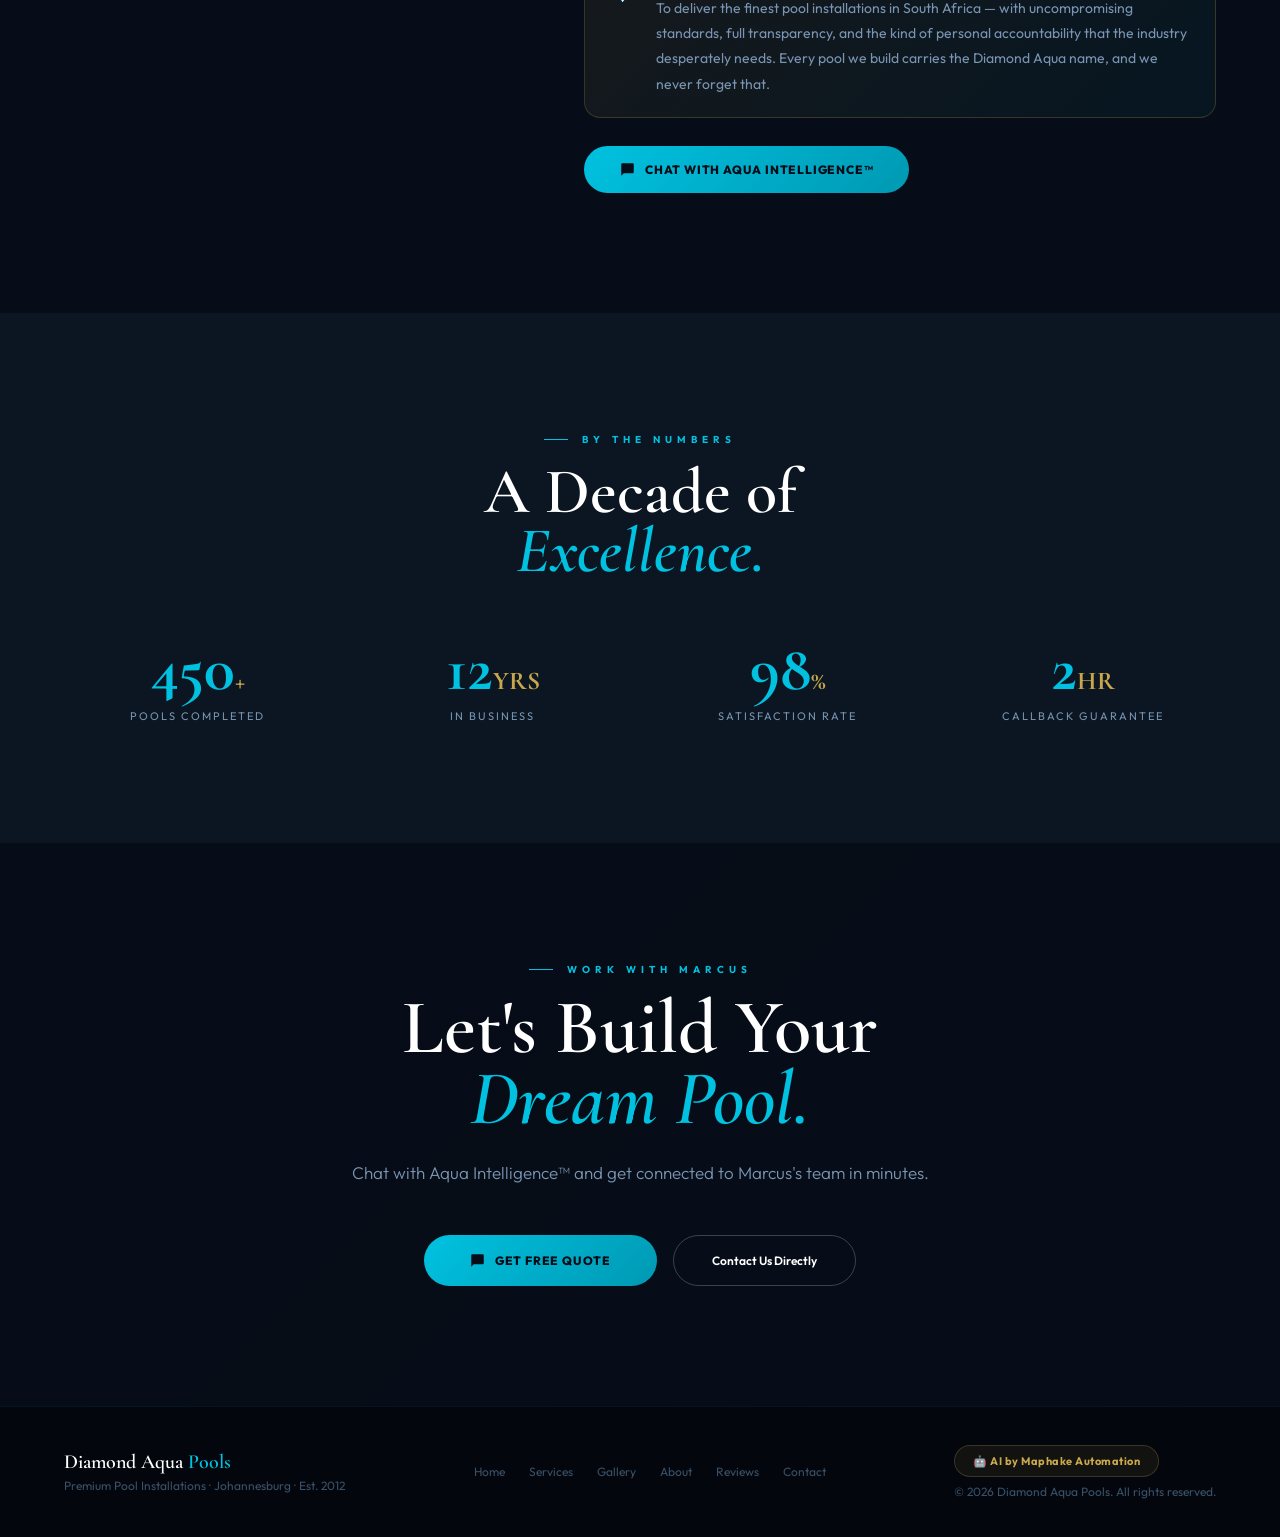
==== commit 991c24dc: "Add files via upload" ====
--- a/about.html
+++ b/about.html
@@ -41,10 +41,7 @@
   </nav>
   <a href="#" class="mob-cta" onclick="closeMob();openChat();return false;">Get Free Quote</a>
 </div>
-<div class="bnav"><div class="bnav-i">
-  <a href="index.html"   class="bi" data-page><span class="bi-ic">🏠</span><span class="bi-lb">Home</span></a>
-  <a href="gallery.html" class="bi" data-page><span class="bi-ic">🖼️</span><span class="bi-lb">Gallery</span></a>
-  <a href="#" class="bc" onclick="openChat();return false;"><div class="bc-w"><svg viewBox="0 0 24 24"><path d="M20 2H4c-1.1 0-2 .9-2 2v18l4-4h14c1.1 0 2-.9 2-2V4c0-1.1-.9-2-2-2z"/></svg></div><span class="bc-lb">Quote</span></a>
+<span class="bc-lb">Quote</span></a>
   <a href="reviews.html" class="bi" data-page><span class="bi-ic">⭐</span><span class="bi-lb">Reviews</span></a>
   <a href="contact.html" class="bi" data-page><span class="bi-ic">📞</span><span class="bi-lb">Contact</span></a>
 </div></div>
--- a/style.css
+++ b/style.css
@@ -72,25 +72,17 @@
 .ham.open span:nth-child(2){opacity:0}
 .ham.open span:nth-child(3){transform:translateY(-7px) rotate(-45deg);background:var(--aqua)}
 /* Mobile drawer */
-.mob-d{position:fixed;inset:0;z-index:550;background:rgba(7,13,24,.99);backdrop-filter:blur(28px);display:flex;flex-direction:column;align-items:center;justify-content:center;transform:translateX(100%);transition:transform .42s cubic-bezier(.77,0,.18,1)}
+.mob-d{position:fixed;inset:0;z-index:550;background:rgba(7,13,24,.99);backdrop-filter:blur(28px);display:flex;flex-direction:column;align-items:center;justify-content:flex-start;overflow-y:auto;transform:translateX(100%);transition:transform .42s cubic-bezier(.77,0,.18,1);padding-bottom:env(safe-area-inset-bottom,20px)}
 .mob-d::before{content:'';position:absolute;top:0;left:0;right:0;height:2px;background:linear-gradient(90deg,transparent,var(--aqua),transparent)}
 .mob-d.open{transform:translateX(0)}
-.mob-links{display:flex;flex-direction:column;align-items:center;width:100%}
-.mob-links a{width:100%;text-align:center;padding:18px 20px;color:var(--grey);text-decoration:none;font-family:'Cormorant Garamond',serif;font-size:34px;letter-spacing:2px;border-bottom:1px solid rgba(0,194,224,.07);transition:color .2s}
+.mob-links{display:flex;flex-direction:column;align-items:center;width:100%;padding-top:90px}
+.mob-links a{width:100%;text-align:center;padding:20px 20px;color:var(--grey);text-decoration:none;font-family:'Cormorant Garamond',serif;font-size:36px;letter-spacing:2px;border-bottom:1px solid rgba(0,194,224,.07);transition:color .3s,transform .2s;display:block}
 .mob-links a:first-child{border-top:1px solid rgba(0,194,224,.07)}
-.mob-links a:hover,.mob-links a.act{color:var(--aqua)}
-.mob-cta{margin-top:32px;background:var(--aqua);color:var(--navy);padding:14px 48px;border-radius:50px;font-size:13px;font-weight:800;text-decoration:none;letter-spacing:1px;text-transform:uppercase}
+.mob-links a:hover,.mob-links a.act{color:var(--aqua);transform:scale(1.04)}
+.mob-cta{margin:36px auto 40px;background:linear-gradient(135deg,var(--aqua),var(--aqua2));color:var(--navy);padding:16px 52px;border-radius:50px;font-size:13px;font-weight:800;text-decoration:none;letter-spacing:1px;text-transform:uppercase;display:inline-block;box-shadow:0 8px 28px rgba(0,194,224,.35);transition:transform .2s,box-shadow .2s}
+.mob-cta:hover{transform:translateY(-2px);box-shadow:0 12px 36px rgba(0,194,224,.45)}
 /* Bottom nav */
-.bnav{display:none;position:fixed;bottom:0;left:0;right:0;z-index:490;background:rgba(7,13,24,.97);backdrop-filter:blur(24px);border-top:1px solid rgba(0,194,224,.1);padding:8px 0 max(8px,env(safe-area-inset-bottom))}
-.bnav-i{display:flex;justify-content:space-around;align-items:center;max-width:480px;margin:0 auto}
-.bi{display:flex;flex-direction:column;align-items:center;gap:3px;text-decoration:none;padding:4px 8px;min-width:52px}
-.bi-ic{font-size:19px;line-height:1}
-.bi-lb{font-size:9px;color:var(--grey);letter-spacing:1px;text-transform:uppercase;font-weight:600}
-.bi.act .bi-lb{color:var(--aqua)}
-.bc{display:flex;flex-direction:column;align-items:center;gap:3px;text-decoration:none;padding:0 8px}
-.bc-w{width:48px;height:48px;border-radius:50%;background:linear-gradient(135deg,var(--aqua),var(--aqua2));display:flex;align-items:center;justify-content:center;box-shadow:0 4px 20px rgba(0,194,224,.45);margin-top:-22px;transition:all .2s}
-.bc-w svg{width:20px;height:20px;fill:var(--navy)}
-.bc-lb{font-size:9px;color:var(--aqua);letter-spacing:1px;text-transform:uppercase;font-weight:700}
+
 
 /* ═══ SHARED LAYOUT ═══ */
 .sec{padding:120px 64px;position:relative;z-index:1}
@@ -385,8 +377,7 @@
   nav,nav.stuck{padding:14px 20px}
   .nlinks,.nbtn{display:none}
   .ham{display:flex}
-  .bnav{display:block}
-  .sec{padding:80px 20px 120px}
+  .sec{padding:80px 20px 80px}
   .hero{padding:100px 20px 120px}
   .ph{padding:0 20px 48px}
   .ab-grid,.co-grid{grid-template-columns:1fr;gap:40px}
@@ -397,8 +388,8 @@
   .neon-grid{grid-template-columns:1fr 1fr;gap:13px}
   .ni.large{grid-column:span 2}
   .chat-modal{width:calc(100vw - 36px);right:18px}
-  .chat-fab{bottom:80px;right:16px}
-  footer{padding:24px 20px 100px;flex-direction:column;text-align:center}
+  .chat-fab{bottom:24px;right:16px}
+  footer{padding:24px 20px 40px;flex-direction:column;text-align:center}
   .fl{justify-content:center}
   .rs-wrap{flex-direction:column;gap:22px}
   .rf-row,.co-row{grid-template-columns:1fr}
@@ -414,7 +405,7 @@
   .sh{font-size:clamp(34px,11vw,52px)}
   .ma-ban{flex-direction:column;text-align:center}
   .chat-modal{width:calc(100vw - 24px);right:12px;bottom:84px}
-  .chat-fab{bottom:72px;right:12px}
+  .chat-fab{bottom:20px;right:12px}
   .h-stats{flex-direction:column;gap:12px}
   .hs{border-right:none;margin-right:0;padding-right:0}
 }
